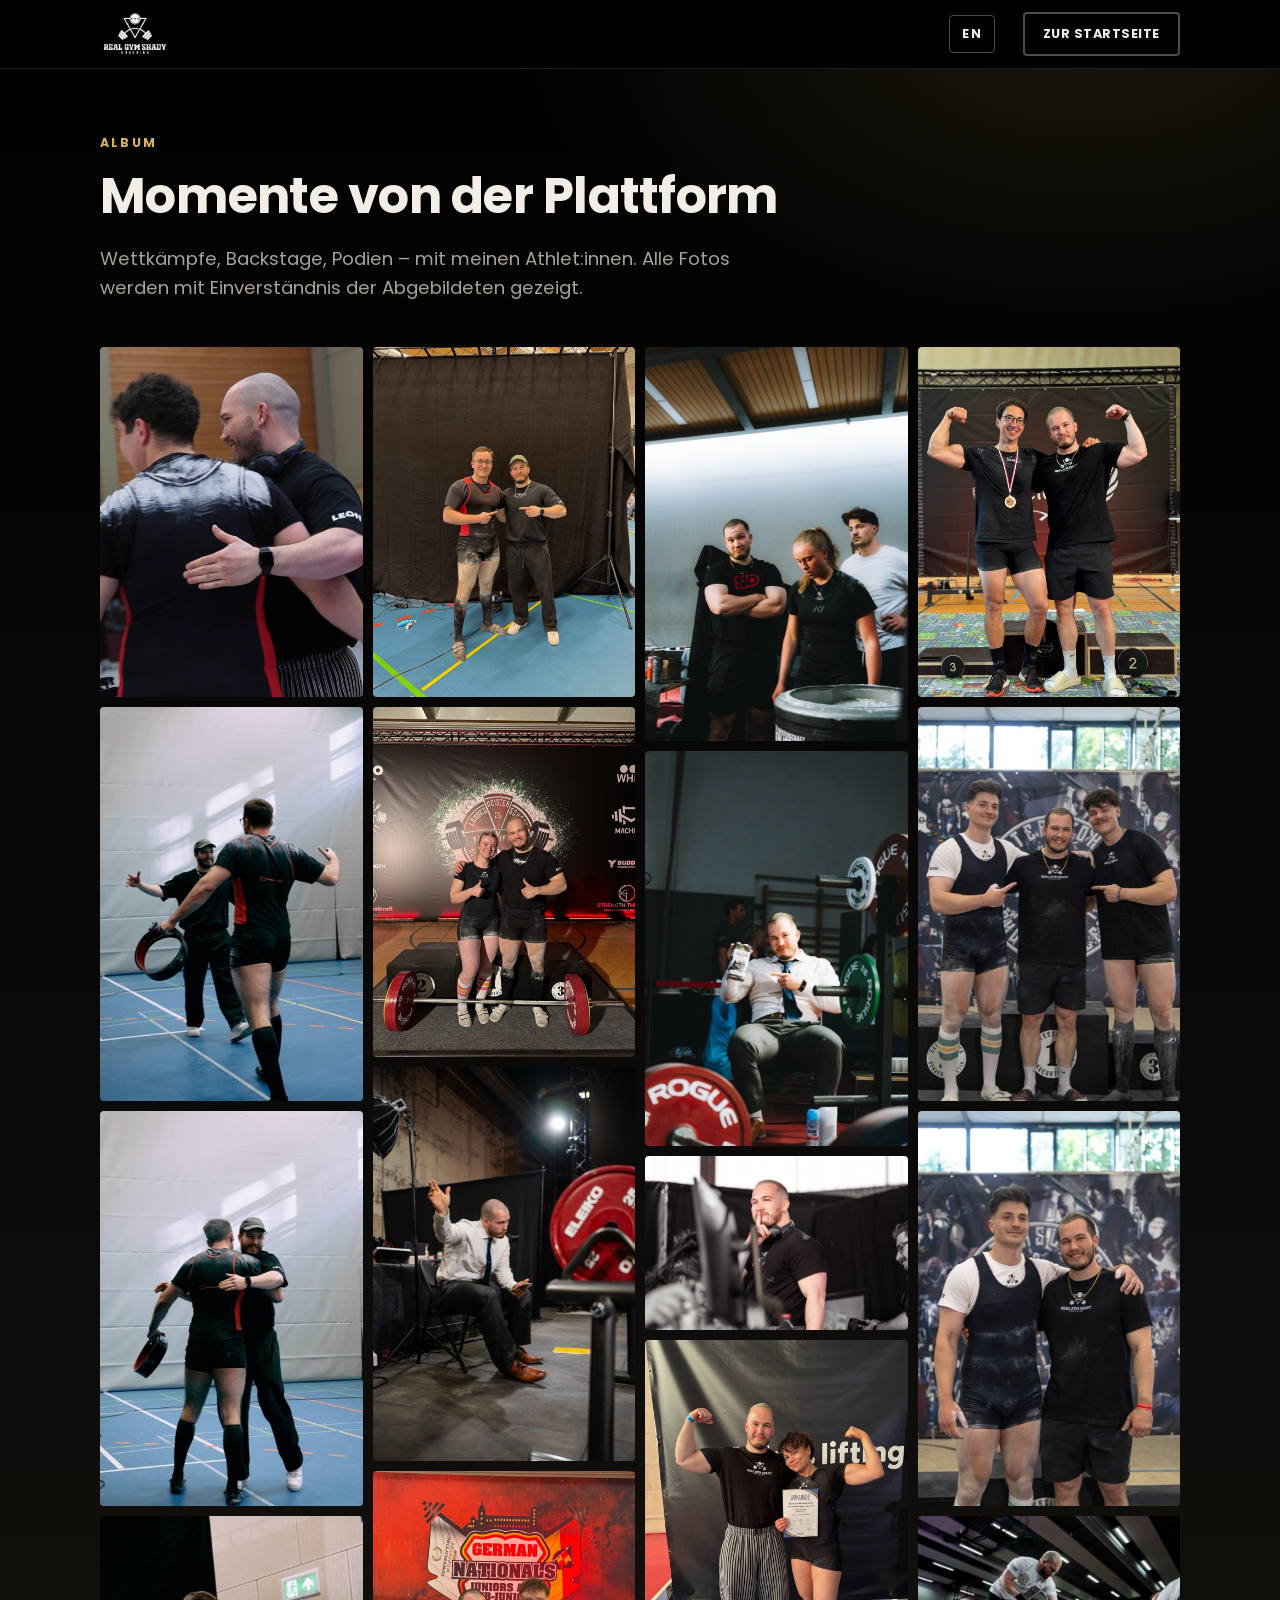
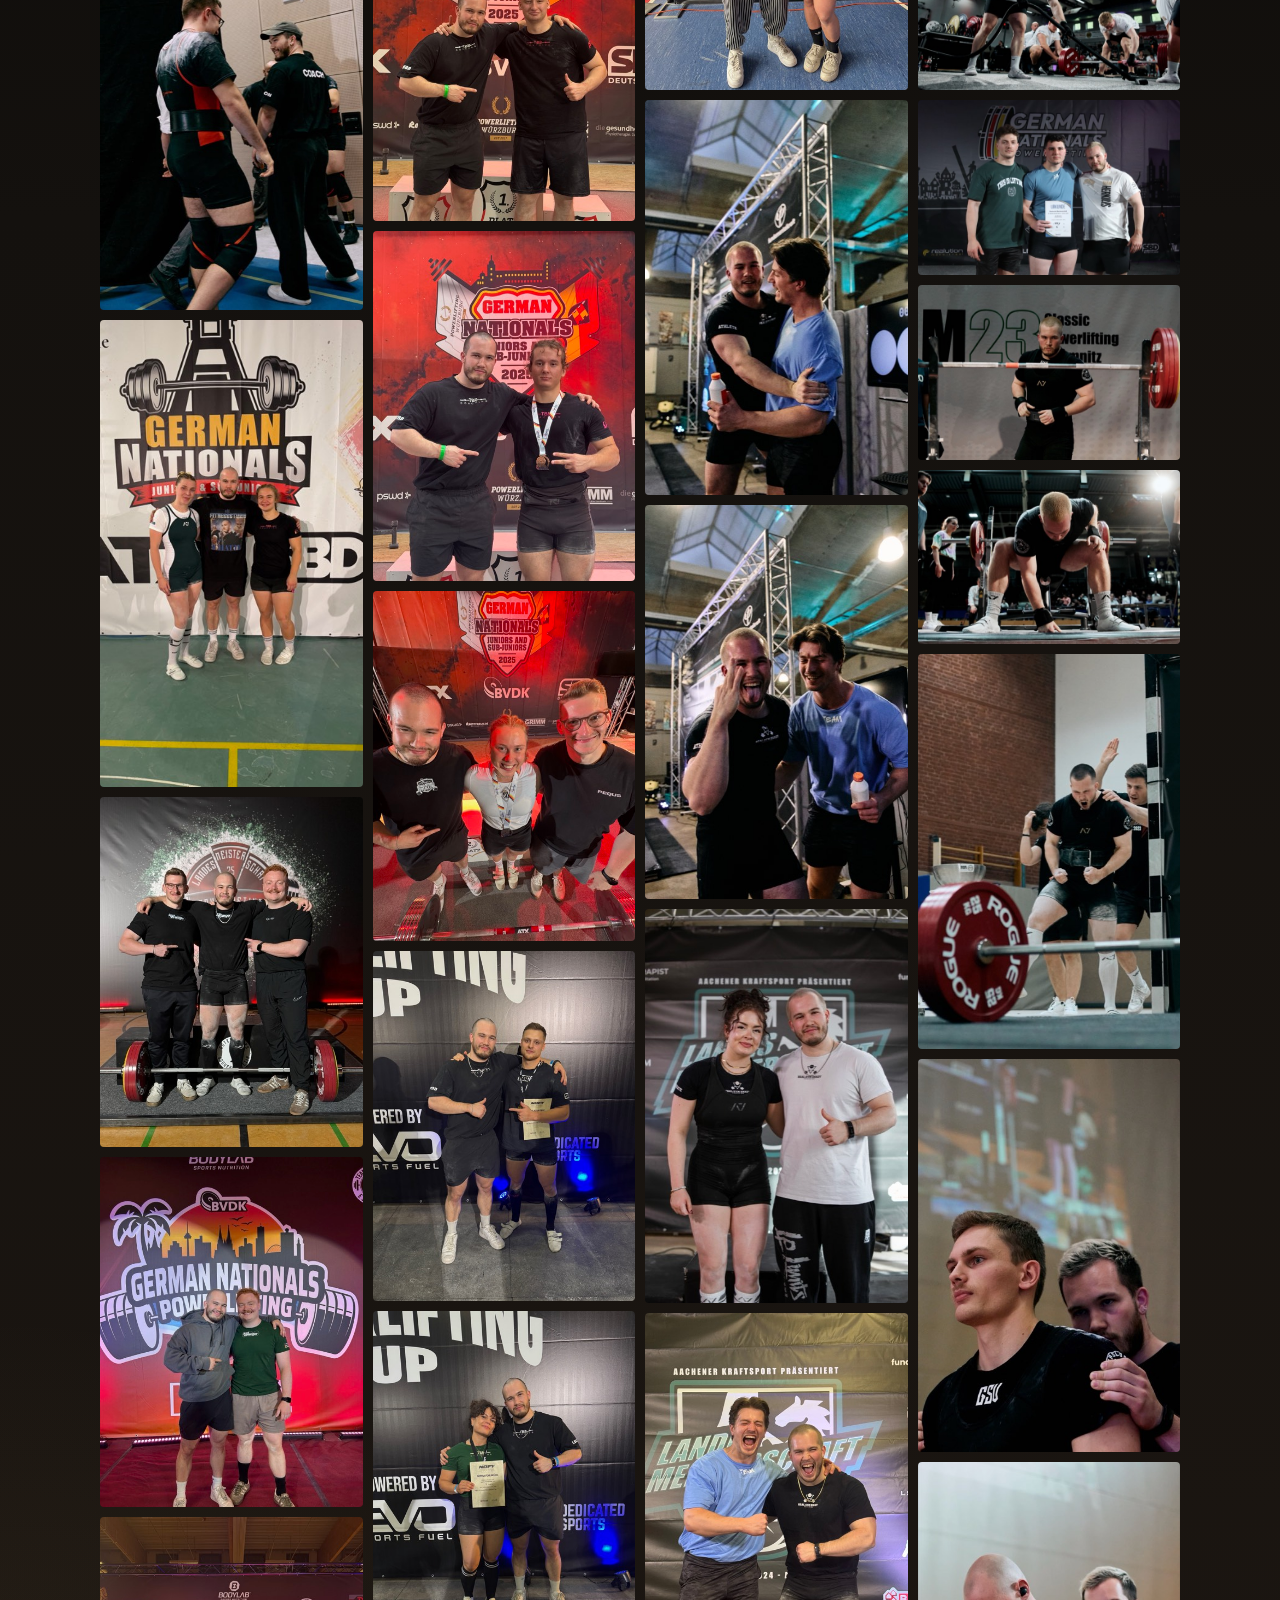
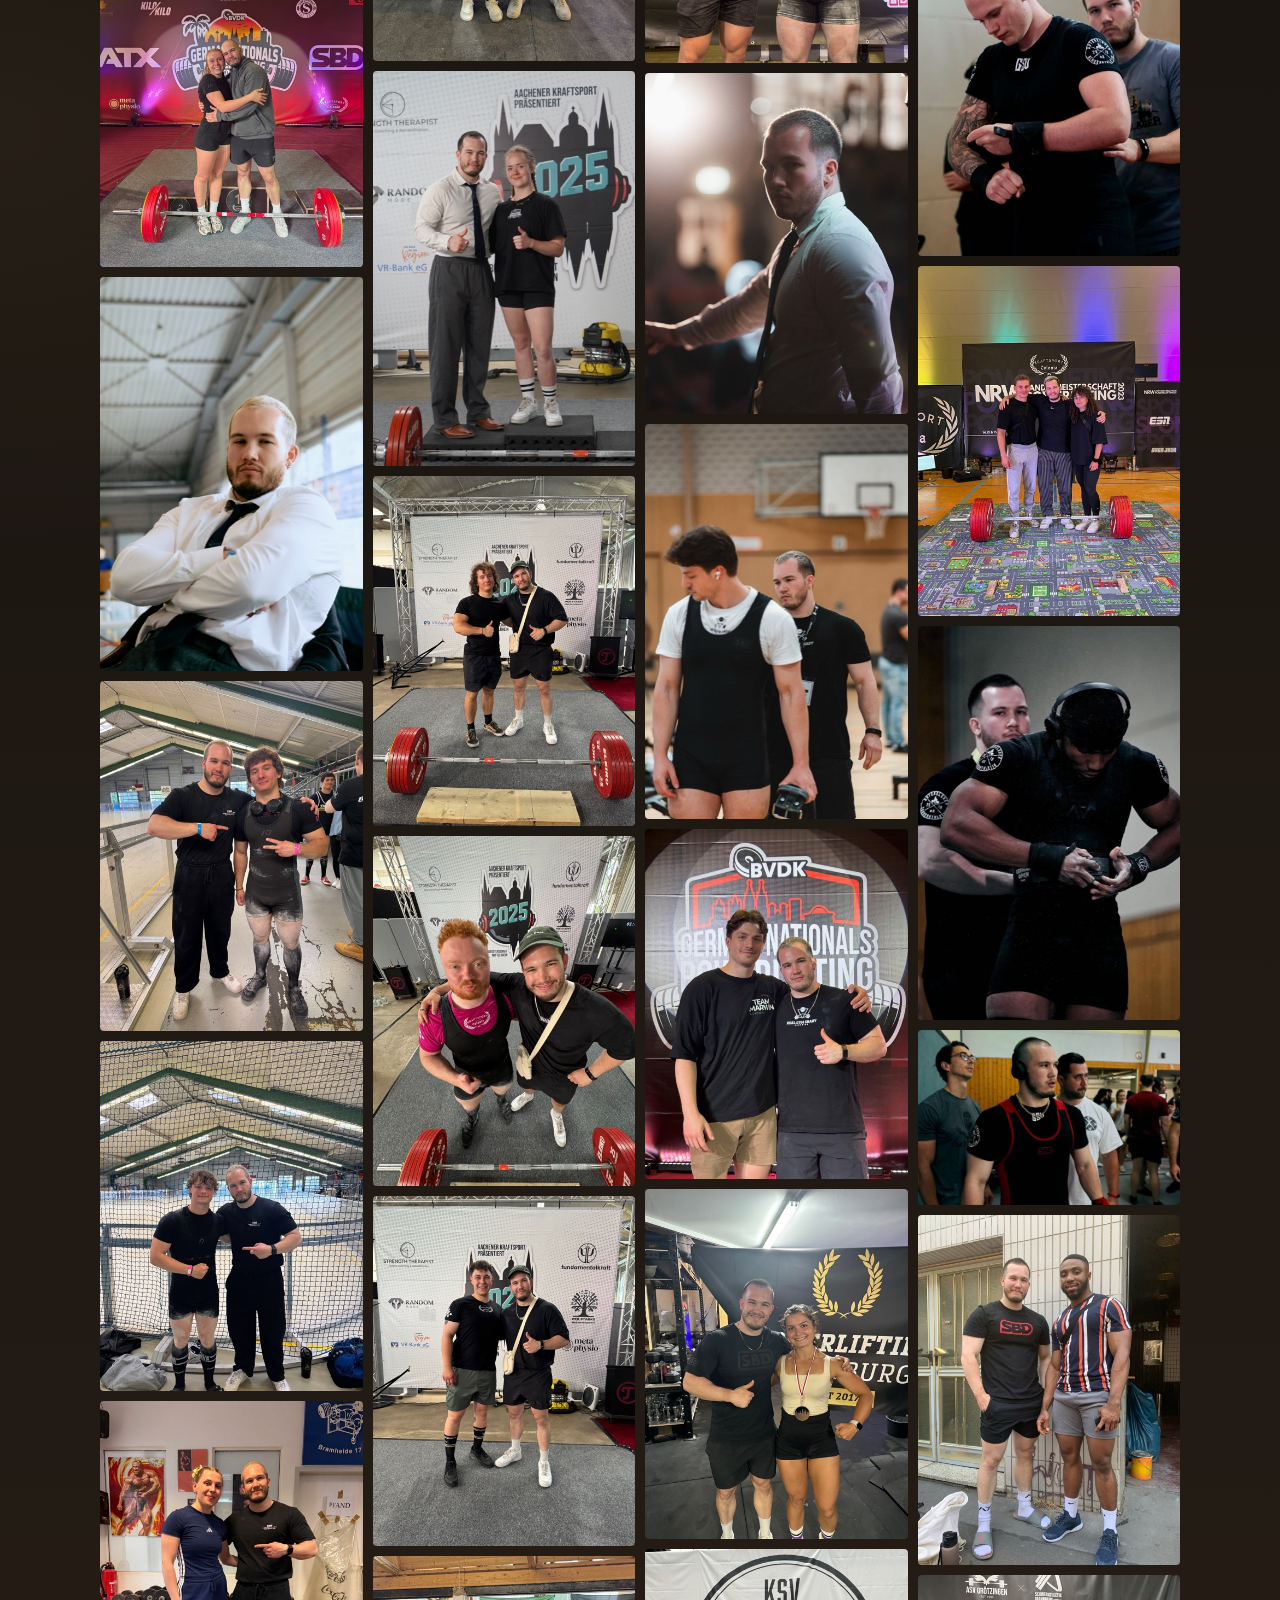
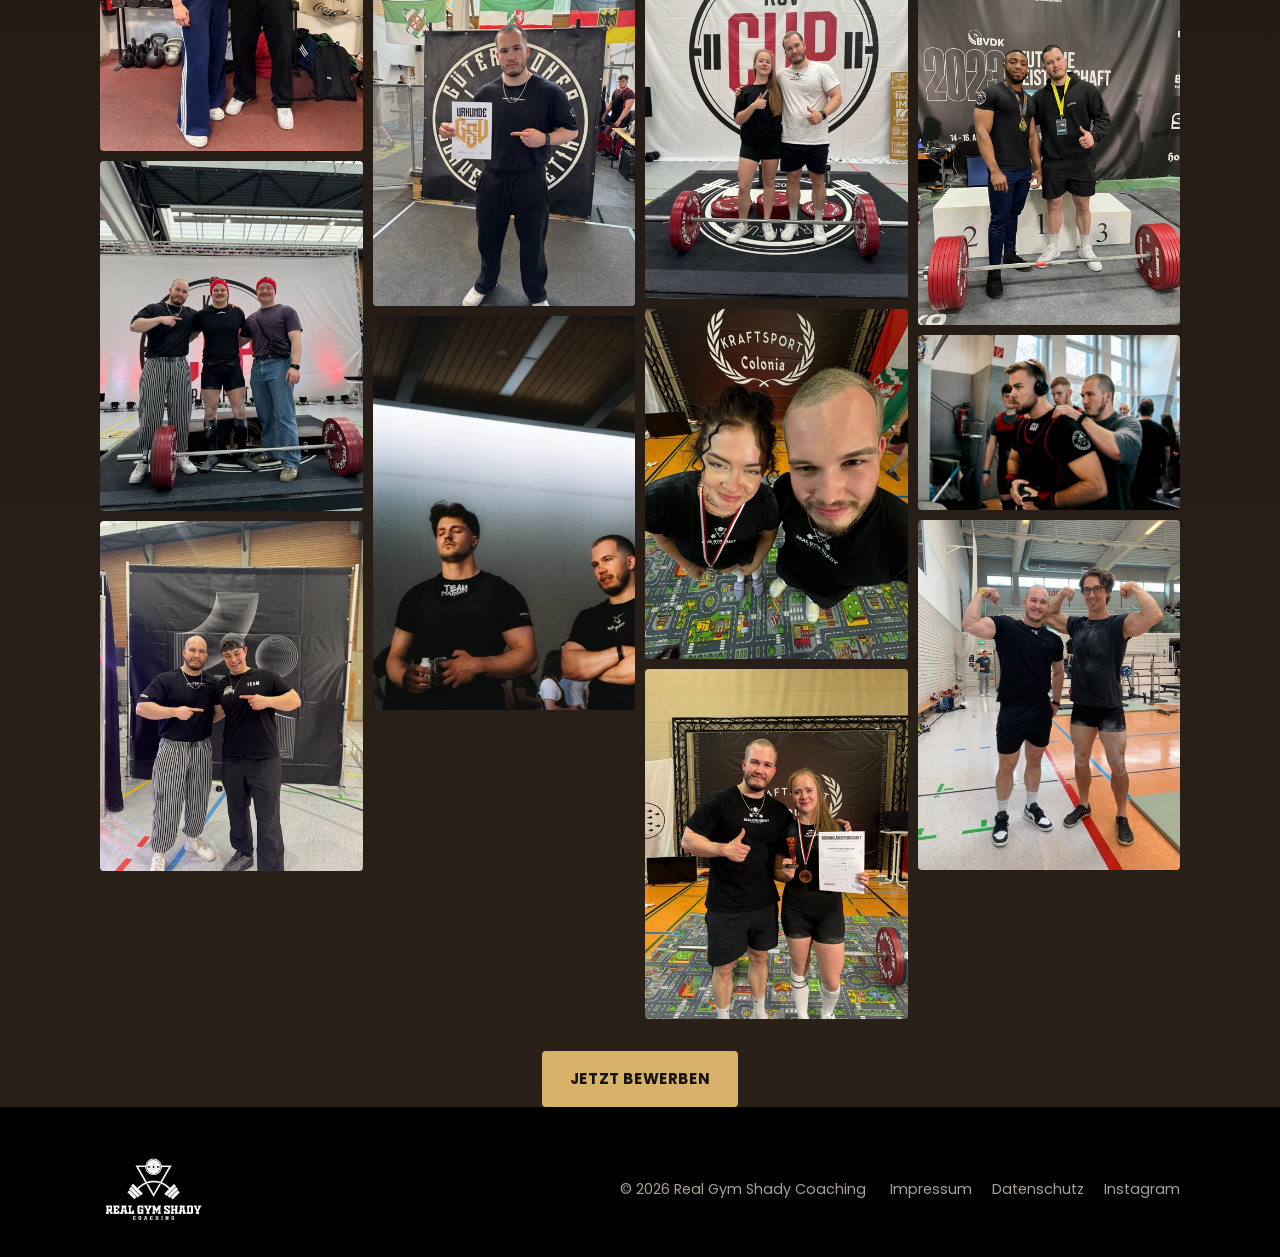
==== album.html @ a9a98dcb "Initial website: Real Gym Shady Coaching Co-Authored-By: Claude Sonnet 5.5 <noreply@anthropic.com>" ====
<!doctype html>
<html lang="de">
<head>
<meta charset="utf-8">
<meta name="viewport" content="width=device-width, initial-scale=1">
<title>Album – Wettkampf-Fotos | Real Gym Shady Coaching</title>
<meta name="description" content="Fotos von Powerlifting-Wettkämpfen, Podien und Backstage-Momenten – Leon Trillmich und seine Athlet:innen von Real Gym Shady Coaching.">
<link rel="canonical" href="https://rgscoaching.github.io/album.html">
<link rel="stylesheet" href="style.css">
</head>
<body>
<header class="site"><div class="wrap"><a href="index.html"><img class="logo" src="img/logo-light.png" alt="Real Gym Shady Coaching"></a><nav><ul><li class="keep"><button type="button" class="lang" aria-label="Switch to English">EN</button></li>
        <li class="keep"><a class="btn ghost" href="index.html">Zur Startseite</a></li></ul></nav></div></header>
<main class="wrap">
  <div class="page-head">
    <span class="eyebrow">Album</span>
    <h1 style="font-size:clamp(2rem,5vw,3.1rem);margin-bottom:20px">Momente von der Plattform</h1>
    <p class="lead">Wettkämpfe, Backstage, Podien – mit meinen Athlet:innen. Alle Fotos werden mit Einverständnis der Abgebildeten gezeigt.</p>
  </div>
  <div class="gallery">
    <a href="img/gallery/61.jpg" data-lb><img src="img/gallery/t/61.jpg" width="480" height="640" alt="Athlet:innen und Coach Leon beim Wettkampf" loading="lazy"></a>
    <a href="img/gallery/60.jpg" data-lb><img src="img/gallery/t/60.jpg" width="426" height="640" alt="Athlet:innen und Coach Leon beim Wettkampf" loading="lazy"></a>
    <a href="img/gallery/59.jpg" data-lb><img src="img/gallery/t/59.jpg" width="426" height="640" alt="Athlet:innen und Coach Leon beim Wettkampf" loading="lazy"></a>
    <a href="img/gallery/58.jpg" data-lb><img src="img/gallery/t/58.jpg" width="426" height="640" alt="Athlet:innen und Coach Leon beim Wettkampf" loading="lazy"></a>
    <a href="img/gallery/57.jpg" data-lb><img src="img/gallery/t/57.jpg" width="360" height="640" alt="Athlet:innen und Coach Leon beim Wettkampf" loading="lazy"></a>
    <a href="img/gallery/56.jpg" data-lb><img src="img/gallery/t/56.jpg" width="480" height="640" alt="Athlet:innen und Coach Leon beim Wettkampf" loading="lazy"></a>
    <a href="img/gallery/55.jpg" data-lb><img src="img/gallery/t/55.jpg" width="480" height="640" alt="Athlet:innen und Coach Leon beim Wettkampf" loading="lazy"></a>
    <a href="img/gallery/54.jpg" data-lb><img src="img/gallery/t/54.jpg" width="480" height="640" alt="Athlet:innen und Coach Leon beim Wettkampf" loading="lazy"></a>
    <a href="img/gallery/53.jpg" data-lb><img src="img/gallery/t/53.jpg" width="426" height="640" alt="Athlet:innen und Coach Leon beim Wettkampf" loading="lazy"></a>
    <a href="img/gallery/52.jpg" data-lb><img src="img/gallery/t/52.jpg" width="480" height="640" alt="Athlet:innen und Coach Leon beim Wettkampf" loading="lazy"></a>
    <a href="img/gallery/51.jpg" data-lb><img src="img/gallery/t/51.jpg" width="480" height="640" alt="Athlet:innen und Coach Leon beim Wettkampf" loading="lazy"></a>
    <a href="img/gallery/50.jpg" data-lb><img src="img/gallery/t/50.jpg" width="480" height="640" alt="Athlet:innen und Coach Leon beim Wettkampf" loading="lazy"></a>
    <a href="img/gallery/49.jpg" data-lb><img src="img/gallery/t/49.jpg" width="480" height="640" alt="Athlet:innen und Coach Leon beim Wettkampf" loading="lazy"></a>
    <a href="img/gallery/48.jpg" data-lb><img src="img/gallery/t/48.jpg" width="480" height="640" alt="Athlet:innen und Coach Leon beim Wettkampf" loading="lazy"></a>
    <a href="img/gallery/47.jpg" data-lb><img src="img/gallery/t/47.jpg" width="480" height="640" alt="Athlet:innen und Coach Leon beim Wettkampf" loading="lazy"></a>
    <a href="img/gallery/45.jpg" data-lb><img src="img/gallery/t/45.jpg" width="480" height="640" alt="Athlet:innen und Coach Leon beim Wettkampf" loading="lazy"></a>
    <a href="img/gallery/44.jpg" data-lb><img src="img/gallery/t/44.jpg" width="426" height="640" alt="Athlet:innen und Coach Leon beim Wettkampf" loading="lazy"></a>
    <a href="img/gallery/43.jpg" data-lb><img src="img/gallery/t/43.jpg" width="480" height="640" alt="Athlet:innen und Coach Leon beim Wettkampf" loading="lazy"></a>
    <a href="img/gallery/42.jpg" data-lb><img src="img/gallery/t/42.jpg" width="480" height="640" alt="Athlet:innen und Coach Leon beim Wettkampf" loading="lazy"></a>
    <a href="img/gallery/41.jpg" data-lb><img src="img/gallery/t/41.jpg" width="480" height="640" alt="Athlet:innen und Coach Leon beim Wettkampf" loading="lazy"></a>
    <a href="img/gallery/40.jpg" data-lb><img src="img/gallery/t/40.jpg" width="480" height="640" alt="Athlet:innen und Coach Leon beim Wettkampf" loading="lazy"></a>
    <a href="img/gallery/39.jpg" data-lb><img src="img/gallery/t/39.jpg" width="480" height="640" alt="Athlet:innen und Coach Leon beim Wettkampf" loading="lazy"></a>
    <a href="img/gallery/38.jpg" data-lb><img src="img/gallery/t/38.jpg" width="426" height="640" alt="Athlet:innen und Coach Leon beim Wettkampf" loading="lazy"></a>
    <a href="img/gallery/37.jpg" data-lb><img src="img/gallery/t/37.jpg" width="480" height="640" alt="Athlet:innen und Coach Leon beim Wettkampf" loading="lazy"></a>
    <a href="img/gallery/36.jpg" data-lb><img src="img/gallery/t/36.jpg" width="480" height="640" alt="Athlet:innen und Coach Leon beim Wettkampf" loading="lazy"></a>
    <a href="img/gallery/35.jpg" data-lb><img src="img/gallery/t/35.jpg" width="480" height="640" alt="Athlet:innen und Coach Leon beim Wettkampf" loading="lazy"></a>
    <a href="img/gallery/34.jpg" data-lb><img src="img/gallery/t/34.jpg" width="480" height="640" alt="Athlet:innen und Coach Leon beim Wettkampf" loading="lazy"></a>
    <a href="img/gallery/33.jpg" data-lb><img src="img/gallery/t/33.jpg" width="426" height="640" alt="Athlet:innen und Coach Leon beim Wettkampf" loading="lazy"></a>
    <a href="img/gallery/32.jpg" data-lb><img src="img/gallery/t/32.jpg" width="426" height="640" alt="Athlet:innen und Coach Leon beim Wettkampf" loading="lazy"></a>
    <a href="img/gallery/31.jpg" data-lb><img src="img/gallery/t/31.jpg" width="426" height="640" alt="Athlet:innen und Coach Leon beim Wettkampf" loading="lazy"></a>
    <a href="img/gallery/30.jpg" data-lb><img src="img/gallery/t/30.jpg" width="640" height="426" alt="Athlet:innen und Coach Leon beim Wettkampf" loading="lazy"></a>
    <a href="img/gallery/29.jpg" data-lb><img src="img/gallery/t/29.jpg" width="480" height="640" alt="Athlet:innen und Coach Leon beim Wettkampf" loading="lazy"></a>
    <a href="img/gallery/28.jpg" data-lb><img src="img/gallery/t/28.jpg" width="426" height="640" alt="Athlet:innen und Coach Leon beim Wettkampf" loading="lazy"></a>
    <a href="img/gallery/27.jpg" data-lb><img src="img/gallery/t/27.jpg" width="426" height="640" alt="Athlet:innen und Coach Leon beim Wettkampf" loading="lazy"></a>
    <a href="img/gallery/26.jpg" data-lb><img src="img/gallery/t/26.jpg" width="426" height="640" alt="Athlet:innen und Coach Leon beim Wettkampf" loading="lazy"></a>
    <a href="img/gallery/25.jpg" data-lb><img src="img/gallery/t/25.jpg" width="480" height="640" alt="Athlet:innen und Coach Leon beim Wettkampf" loading="lazy"></a>
    <a href="img/gallery/24.jpg" data-lb><img src="img/gallery/t/24.jpg" width="493" height="640" alt="Athlet:innen und Coach Leon beim Wettkampf" loading="lazy"></a>
    <a href="img/gallery/23.jpg" data-lb><img src="img/gallery/t/23.jpg" width="426" height="640" alt="Athlet:innen und Coach Leon beim Wettkampf" loading="lazy"></a>
    <a href="img/gallery/22.jpg" data-lb><img src="img/gallery/t/22.jpg" width="480" height="640" alt="Athlet:innen und Coach Leon beim Wettkampf" loading="lazy"></a>
    <a href="img/gallery/21.jpg" data-lb><img src="img/gallery/t/21.jpg" width="480" height="640" alt="Athlet:innen und Coach Leon beim Wettkampf" loading="lazy"></a>
    <a href="img/gallery/20.jpg" data-lb><img src="img/gallery/t/20.jpg" width="480" height="640" alt="Athlet:innen und Coach Leon beim Wettkampf" loading="lazy"></a>
    <a href="img/gallery/19.jpg" data-lb><img src="img/gallery/t/19.jpg" width="480" height="640" alt="Athlet:innen und Coach Leon beim Wettkampf" loading="lazy"></a>
    <a href="img/gallery/18.jpg" data-lb><img src="img/gallery/t/18.jpg" width="480" height="640" alt="Athlet:innen und Coach Leon beim Wettkampf" loading="lazy"></a>
    <a href="img/gallery/17.jpg" data-lb><img src="img/gallery/t/17.jpg" width="480" height="640" alt="Athlet:innen und Coach Leon beim Wettkampf" loading="lazy"></a>
    <a href="img/gallery/16.jpg" data-lb><img src="img/gallery/t/16.jpg" width="426" height="640" alt="Athlet:innen und Coach Leon beim Wettkampf" loading="lazy"></a>
    <a href="img/gallery/15.jpg" data-lb><img src="img/gallery/t/15.jpg" width="426" height="640" alt="Athlet:innen und Coach Leon beim Wettkampf" loading="lazy"></a>
    <a href="img/gallery/14.jpg" data-lb><img src="img/gallery/t/14.jpg" width="640" height="426" alt="Athlet:innen und Coach Leon beim Wettkampf" loading="lazy"></a>
    <a href="img/gallery/13.jpg" data-lb><img src="img/gallery/t/13.jpg" width="640" height="426" alt="Athlet:innen und Coach Leon beim Wettkampf" loading="lazy"></a>
    <a href="img/gallery/12.jpg" data-lb><img src="img/gallery/t/12.jpg" width="640" height="426" alt="Athlet:innen und Coach Leon beim Wettkampf" loading="lazy"></a>
    <a href="img/gallery/11.jpg" data-lb><img src="img/gallery/t/11.jpg" width="640" height="426" alt="Athlet:innen und Coach Leon beim Wettkampf" loading="lazy"></a>
    <a href="img/gallery/10.jpg" data-lb><img src="img/gallery/t/10.jpg" width="426" height="640" alt="Athlet:innen und Coach Leon beim Wettkampf" loading="lazy"></a>
    <a href="img/gallery/09.jpg" data-lb><img src="img/gallery/t/09.jpg" width="427" height="640" alt="Athlet:innen und Coach Leon beim Wettkampf" loading="lazy"></a>
    <a href="img/gallery/08.jpg" data-lb><img src="img/gallery/t/08.jpg" width="427" height="640" alt="Athlet:innen und Coach Leon beim Wettkampf" loading="lazy"></a>
    <a href="img/gallery/07.jpg" data-lb><img src="img/gallery/t/07.jpg" width="480" height="640" alt="Athlet:innen und Coach Leon beim Wettkampf" loading="lazy"></a>
    <a href="img/gallery/06.jpg" data-lb><img src="img/gallery/t/06.jpg" width="426" height="640" alt="Athlet:innen und Coach Leon beim Wettkampf" loading="lazy"></a>
    <a href="img/gallery/05.jpg" data-lb><img src="img/gallery/t/05.jpg" width="640" height="427" alt="Athlet:innen und Coach Leon beim Wettkampf" loading="lazy"></a>
    <a href="img/gallery/04.jpg" data-lb><img src="img/gallery/t/04.jpg" width="480" height="640" alt="Athlet:innen und Coach Leon beim Wettkampf" loading="lazy"></a>
    <a href="img/gallery/03.jpg" data-lb><img src="img/gallery/t/03.jpg" width="480" height="640" alt="Athlet:innen und Coach Leon beim Wettkampf" loading="lazy"></a>
    <a href="img/gallery/02.jpg" data-lb><img src="img/gallery/t/02.jpg" width="640" height="426" alt="Athlet:innen und Coach Leon beim Wettkampf" loading="lazy"></a>
    <a href="img/gallery/01.jpg" data-lb><img src="img/gallery/t/01.jpg" width="480" height="640" alt="Athlet:innen und Coach Leon beim Wettkampf" loading="lazy"></a>
  </div>
  <p class="album-more"><a class="btn" href="https://forms.gle/FKXBbiGxxb7CNvzV6" rel="noopener">Jetzt bewerben</a></p>
</main>
<footer><div class="wrap"><img src="img/logo-light.png" alt="Real Gym Shady Coaching"><div>© 2026 Real Gym Shady Coaching <a href="impressum.html">Impressum</a><a href="datenschutz.html">Datenschutz</a><a href="https://www.instagram.com/thereal_gymshady/" rel="noopener">Instagram</a></div></div></footer>
<script src="lightbox.js"></script>
<script src="i18n.js"></script>
</body>
</html>
---- style.css ----
@font-face { font-family: "Poppins"; font-style: normal; font-weight: 400; font-display: swap; src: url("fonts/poppins-400.woff2") format("woff2"); }
@font-face { font-family: "Poppins"; font-style: normal; font-weight: 500; font-display: swap; src: url("fonts/poppins-500.woff2") format("woff2"); }
@font-face { font-family: "Poppins"; font-style: normal; font-weight: 600; font-display: swap; src: url("fonts/poppins-600.woff2") format("woff2"); }
@font-face { font-family: "Poppins"; font-style: normal; font-weight: 700; font-display: swap; src: url("fonts/poppins-700.woff2") format("woff2"); }

:root {
  --bg: #0b0b0b;
  --bg-soft: rgba(255,255,255,.035);
  --ink: #f2eee7;
  --ink-soft: #a8a198;
  --line: rgba(255,255,255,.11);
  --dark: #0b0b0b;
  --on-dark: #f2eee7;
  --on-dark-soft: #a8a198;
  --accent: #d9b26a;
  --accent-hi: #ecd097;
  --accent-ink: #17130d;
  --radius: 4px;
  --max: 1120px;
  --head: "Poppins", -apple-system, BlinkMacSystemFont, "Segoe UI", Roboto, Helvetica, Arial, sans-serif;
  --body: "Poppins", -apple-system, BlinkMacSystemFont, "Segoe UI", Roboto, Helvetica, Arial, sans-serif;
}

* { box-sizing: border-box; margin: 0; padding: 0; }
html { scroll-behavior: smooth; }
body { font-family: var(--body); color: var(--ink); background: #0b0b0b; background-image: radial-gradient(900px 520px at 85% 0, rgba(217,178,106,.13), transparent 65%), radial-gradient(800px 600px at 0 55%, rgba(217,178,106,.06), transparent 70%), linear-gradient(180deg, #000 0, #14110e 30%, #1d1712 62%, #2b2118 100%); line-height: 1.6; font-size: 17px; -webkit-font-smoothing: antialiased; }
img { max-width: 100%; display: block; }
a { color: inherit; }

.wrap { width: 100%; max-width: var(--max); margin: 0 auto; padding: 0 20px; }
section { padding: 88px 0; }
h1, h2, h3 { font-family: var(--head); letter-spacing: -.015em; line-height: 1.15; font-weight: 700; }
h2 { font-size: clamp(1.7rem, 4.4vw, 2.7rem); margin-bottom: 20px; }
h3 { font-size: 1.1rem; margin-bottom: 8px; }
.eyebrow { font-size: .78rem; letter-spacing: .18em; text-transform: uppercase; color: var(--accent); font-weight: 700; margin-bottom: 14px; display: block; }
.lead { font-size: 1.15rem; color: var(--ink-soft); max-width: 640px; }
.lead a, .note a { color: var(--accent); }

/* header */
header.site { position: sticky; top: 0; z-index: 50; background: #000; border-bottom: 1px solid var(--line); }
header.site .wrap { display: flex; align-items: center; justify-content: space-between; height: 68px; }
header.site img.logo { height: 46px; width: auto; }
nav ul { list-style: none; display: flex; gap: 28px; align-items: center; }
nav a { text-decoration: none; font-size: .9rem; font-weight: 600; letter-spacing: .03em; }
nav a:hover { color: var(--accent); }
nav a.btn:hover { color: var(--accent-ink); }
.btn { font-family: var(--body); font-weight: 600; display: inline-block; background: var(--accent); color: var(--accent-ink) !important; padding: 14px 26px; border-radius: var(--radius); text-decoration: none; font-weight: 700; font-size: .95rem; letter-spacing: .04em; text-transform: uppercase; transition: background .15s, transform .15s; border: 2px solid var(--accent); }
.btn:hover { background: var(--accent-hi); border-color: var(--accent-hi); transform: translateY(-1px); }
.btn.ghost { background: transparent; color: var(--ink) !important; border-color: rgba(255,255,255,.3); }
.btn.ghost:hover { background: var(--ink); color: #111 !important; border-color: var(--ink); }
.btn.on-dark { }
.btn.on-dark:hover { }
nav .btn { padding: 10px 18px; font-size: .8rem; }

/* hero */
.hero { background: transparent; color: var(--on-dark); padding: 0; overflow: hidden; }
.hero .wrap { display: grid; grid-template-columns: 1.1fr .9fr; gap: 48px; align-items: stretch; min-height: 640px; }
.hero-text { padding: 90px 0; display: flex; flex-direction: column; justify-content: center; }
.hero h1 { font-size: clamp(2.2rem, 5.6vw, 4rem); margin-bottom: 22px; }
.hero h1 span { color: var(--accent); }
.hero p { color: var(--on-dark-soft); font-size: 1.15rem; max-width: 520px; margin-bottom: 32px; }
.hero .cta-row { display: flex; gap: 14px; flex-wrap: wrap; }
.hero-photo { position: relative; }
.hero-photo img { position: absolute; inset: 0; width: 100%; height: 100%; object-fit: cover; object-position: 55% 40%; filter: grayscale(.15) contrast(1.05); }

/* stats */
.stats { background: var(--bg-soft); padding: 40px 0; border-bottom: 1px solid var(--line); }
.stats .wrap { display: grid; grid-template-columns: repeat(4, 1fr); gap: 24px; text-align: center; }
.stat b { font-family: var(--head); font-weight: 700; font-size: 2.2rem; display: block; line-height: 1.1; margin-bottom: 6px; }
.stat span { font-size: .82rem; letter-spacing: .1em; text-transform: uppercase; color: var(--ink-soft); }

/* two cols */
.cols { display: grid; grid-template-columns: repeat(2, 1fr); gap: 28px; margin-top: 40px; }
.card { border: 1px solid var(--line); border-radius: var(--radius); padding: 32px; background: rgba(255,255,255,.035); }
.card ul { list-style: none; margin-top: 14px; }
.card li { padding: 6px 0 6px 22px; position: relative; color: var(--ink-soft); }
.card li::before { content: ""; position: absolute; left: 0; top: 15px; width: 10px; height: 2px; background: var(--accent); }

/* features */
.features { display: grid; grid-template-columns: repeat(3, 1fr); gap: 0; margin-top: 44px; border-top: 1px solid var(--line); border-left: 1px solid var(--line); }
.feature { padding: 28px; border-right: 1px solid var(--line); border-bottom: 1px solid var(--line); }
.feature .n { font-family: var(--head); font-size: 1rem; color: var(--accent); letter-spacing: .1em; }
.feature p { color: var(--ink-soft); font-size: .98rem; }

/* steps */
.steps { background: rgba(0,0,0,.3); color: var(--on-dark); border-top: 1px solid var(--line); border-bottom: 1px solid var(--line); }
.steps .lead { color: var(--on-dark-soft); }
.step-list { display: grid; grid-template-columns: repeat(4, 1fr); gap: 24px; margin-top: 44px; counter-reset: s; }
.step { border-top: 2px solid rgba(255,255,255,.14); padding-top: 18px; counter-increment: s; }
.step::before { content: "0" counter(s); font-family: var(--head); color: var(--accent); font-size: 1.1rem; font-weight: 800; }
.step h3 { margin-top: 6px; }
.step p { color: var(--on-dark-soft); font-size: .95rem; }

/* testimonials */
.tgrid { display: grid; grid-template-columns: repeat(2, 1fr); gap: 28px; align-items: start; margin-top: 44px; }
.quote { padding: 30px; background: var(--bg-soft); border-radius: var(--radius); }
.quote p { font-size: 1.02rem; margin-bottom: 14px; }
.quote p.big { font-size: 1.15rem; font-weight: 600; line-height: 1.45; }
.quote cite { color: var(--accent); font-style: normal; font-size: .85rem; font-weight: 700; letter-spacing: .06em; text-transform: uppercase; }
.quote cite span { display: block; color: var(--ink-soft); font-weight: 500; text-transform: none; letter-spacing: 0; margin-top: 2px; }

/* about */
.about { background: var(--bg-soft); }
.about .wrap { display: grid; grid-template-columns: .85fr 1.15fr; gap: 64px; align-items: center; }
.about img { border-radius: var(--radius); aspect-ratio: 4/5; object-fit: cover; object-position: 50% 30%; width: 100%; }
.about p { margin-bottom: 16px; color: var(--ink-soft); }
.quals { list-style: none; margin: 24px 0 28px; }
.quals li { padding: 10px 0; border-bottom: 1px solid var(--line); font-weight: 600; font-size: .95rem; }
.quals li small { display: block; color: var(--ink-soft); font-weight: 400; }

/* results */
table { width: 100%; border-collapse: collapse; margin-top: 30px; font-size: .95rem; }
th, td { text-align: left; padding: 12px 10px; border-bottom: 1px solid var(--line); }
th { font-size: .75rem; text-transform: uppercase; letter-spacing: .1em; color: var(--ink-soft); }
td.num, th.num { text-align: right; font-variant-numeric: tabular-nums; }
tr.best td { font-weight: 800; }
.table-scroll { overflow-x: auto; }
.note { font-size: .85rem; color: var(--ink-soft); margin-top: 14px; }

/* pricing / faq */
.pricebox { border: 1px solid rgba(217,178,106,.45); background: rgba(255,255,255,.035); border-radius: var(--radius); padding: 40px; margin-top: 36px; display: grid; grid-template-columns: 1.3fr 1fr; gap: 40px; align-items: center; }
details { border-bottom: 1px solid var(--line); padding: 20px 0; }
summary { cursor: pointer; font-weight: 700; font-size: 1.05rem; list-style: none; display: flex; justify-content: space-between; gap: 16px; }
summary::after { content: "+"; font-size: 1.4rem; line-height: 1; color: var(--accent); }
details[open] summary::after { content: "–"; }
details p { margin-top: 12px; color: var(--ink-soft); max-width: 720px; }

/* cta */
.cta { background: rgba(0,0,0,.3); color: var(--on-dark); text-align: center; border-top: 1px solid var(--line); }
.cta p { color: var(--on-dark-soft); max-width: 560px; margin: 0 auto 32px; }
.cta .alt { margin-top: 22px; font-size: .95rem; }
.cta .alt a { color: var(--accent); }

footer { background: #000; color: var(--on-dark-soft); padding: 48px 0 32px; font-size: .9rem; }
footer .wrap { display: flex; justify-content: space-between; align-items: center; gap: 24px; flex-wrap: wrap; }
footer img { height: 70px; width: auto; }
footer a { color: var(--on-dark-soft); text-decoration: none; margin-left: 20px; }
footer a:hover { color: var(--accent); }

/* legal pages */
.legal { padding: 64px 0 96px; max-width: 760px; }
.legal h1 { font-size: 2.6rem; margin-bottom: 28px; }
.legal a { color: var(--accent); }
.legal h2 { font-size: 1.4rem; margin: 32px 0 10px; }
.legal p, .legal li { color: var(--ink-soft); margin-bottom: 10px; }
.legal ul { padding-left: 20px; }
.todo { background: #fff3cd; padding: 2px 6px; border-radius: 3px; color: #5c4400; }

@media (max-width: 860px) {
  section { padding: 64px 0; }
  nav ul li:not(.keep) { display: none; }
  nav ul { gap: 12px; }
  .hero .wrap { grid-template-columns: 1fr; min-height: 0; gap: 0; }
  .hero-text { padding: 56px 0 40px; }
  .hero-photo { height: 420px; margin: 0 -20px; }
  .stats .wrap { grid-template-columns: repeat(2, 1fr); }
  .cols, .about .wrap, .pricebox { grid-template-columns: 1fr; }
  .features { grid-template-columns: 1fr; }
  .step-list { grid-template-columns: 1fr 1fr; }
  .tgrid { grid-template-columns: 1fr; }
  .about .wrap { gap: 32px; }
  .pricebox { padding: 28px; gap: 24px; }
  footer .wrap { flex-direction: column; text-align: center; }
  footer a { margin: 0 10px; }
}
@media (max-width: 520px) {
  .step-list { grid-template-columns: 1fr; }
  body { font-size: 16px; }
}

/* album strip + gallery */
.album-grid { display: grid; grid-template-columns: repeat(4, 1fr); gap: 10px; margin-top: 40px; }
.album-grid a { display: block; overflow: hidden; border-radius: var(--radius); background: var(--bg-soft); aspect-ratio: 3/4; }
.album-grid img { width: 100%; height: 100%; object-fit: cover; transition: transform .4s; }
.album-grid a:hover img { transform: scale(1.04); }
.album-more { margin-top: 32px; text-align: center; }
.gallery { columns: 4 240px; column-gap: 10px; margin-top: 36px; }
.gallery a { display: block; margin-bottom: 10px; break-inside: avoid; border-radius: var(--radius); overflow: hidden; background: var(--bg-soft); }
.gallery img { width: 100%; height: auto; transition: transform .4s; }
.gallery a:hover img { transform: scale(1.03); }
.page-head { padding: 64px 0 8px; }
.lb { position: fixed; inset: 0; background: rgba(0,0,0,.93); z-index: 100; display: none; align-items: center; justify-content: center; }
.lb.open { display: flex; }
.lb img { max-width: 92vw; max-height: 88vh; object-fit: contain; }
.lb button { position: absolute; background: none; border: 0; color: #fff; font-size: 2.4rem; cursor: pointer; padding: 16px; line-height: 1; opacity: .8; }
.lb button:hover { opacity: 1; }
.lb .x { top: 8px; right: 12px; } .lb .p { left: 6px; top: 50%; } .lb .n { right: 6px; top: 50%; }
@media (max-width: 860px) { .album-grid { grid-template-columns: repeat(2, 1fr); } .gallery { columns: 2 150px; } }

/* hero photo fade + language toggle */
.hero-photo::after { content: ""; position: absolute; inset: 0; background: linear-gradient(90deg, #0b0b0b 0, rgba(11,11,11,0) 28%), linear-gradient(0deg, rgba(20,17,14,.55) 0, rgba(20,17,14,0) 30%); pointer-events: none; }
button.lang { background: transparent; border: 1px solid rgba(255,255,255,.3); color: var(--ink); font: 700 .78rem var(--body); letter-spacing: .1em; padding: 9px 12px; border-radius: var(--radius); cursor: pointer; }
button.lang:hover { border-color: var(--accent); color: var(--accent); }
.en-only { display: none; }
html[lang="en"] .en-only { display: block; }
@media (max-width: 860px) { .hero-photo::after { background: linear-gradient(180deg, #0b0b0b 0, rgba(11,11,11,0) 22%); } }

/* pricing */
.prices { display: grid; grid-template-columns: repeat(2, 1fr); gap: 24px; margin-top: 36px; }
.price { border: 1px solid rgba(217,178,106,.45); border-radius: var(--radius); padding: 34px; background: rgba(255,255,255,.035); }
.price h3 { color: var(--accent); font-size: .85rem; letter-spacing: .12em; text-transform: uppercase; font-weight: 600; }
.price .amount { font-family: var(--head); font-size: 3rem; font-weight: 700; line-height: 1.1; margin: 8px 0 12px; }
.price .amount small { font: 500 .95rem var(--body); color: var(--ink-soft); margin-left: 8px; }
.price p { color: var(--ink-soft); }
@media (max-width: 860px) { .prices { grid-template-columns: 1fr; } }
@media (min-width: 861px) and (max-width: 1100px) { nav ul { gap: 16px; } nav a { font-size: .82rem; } }
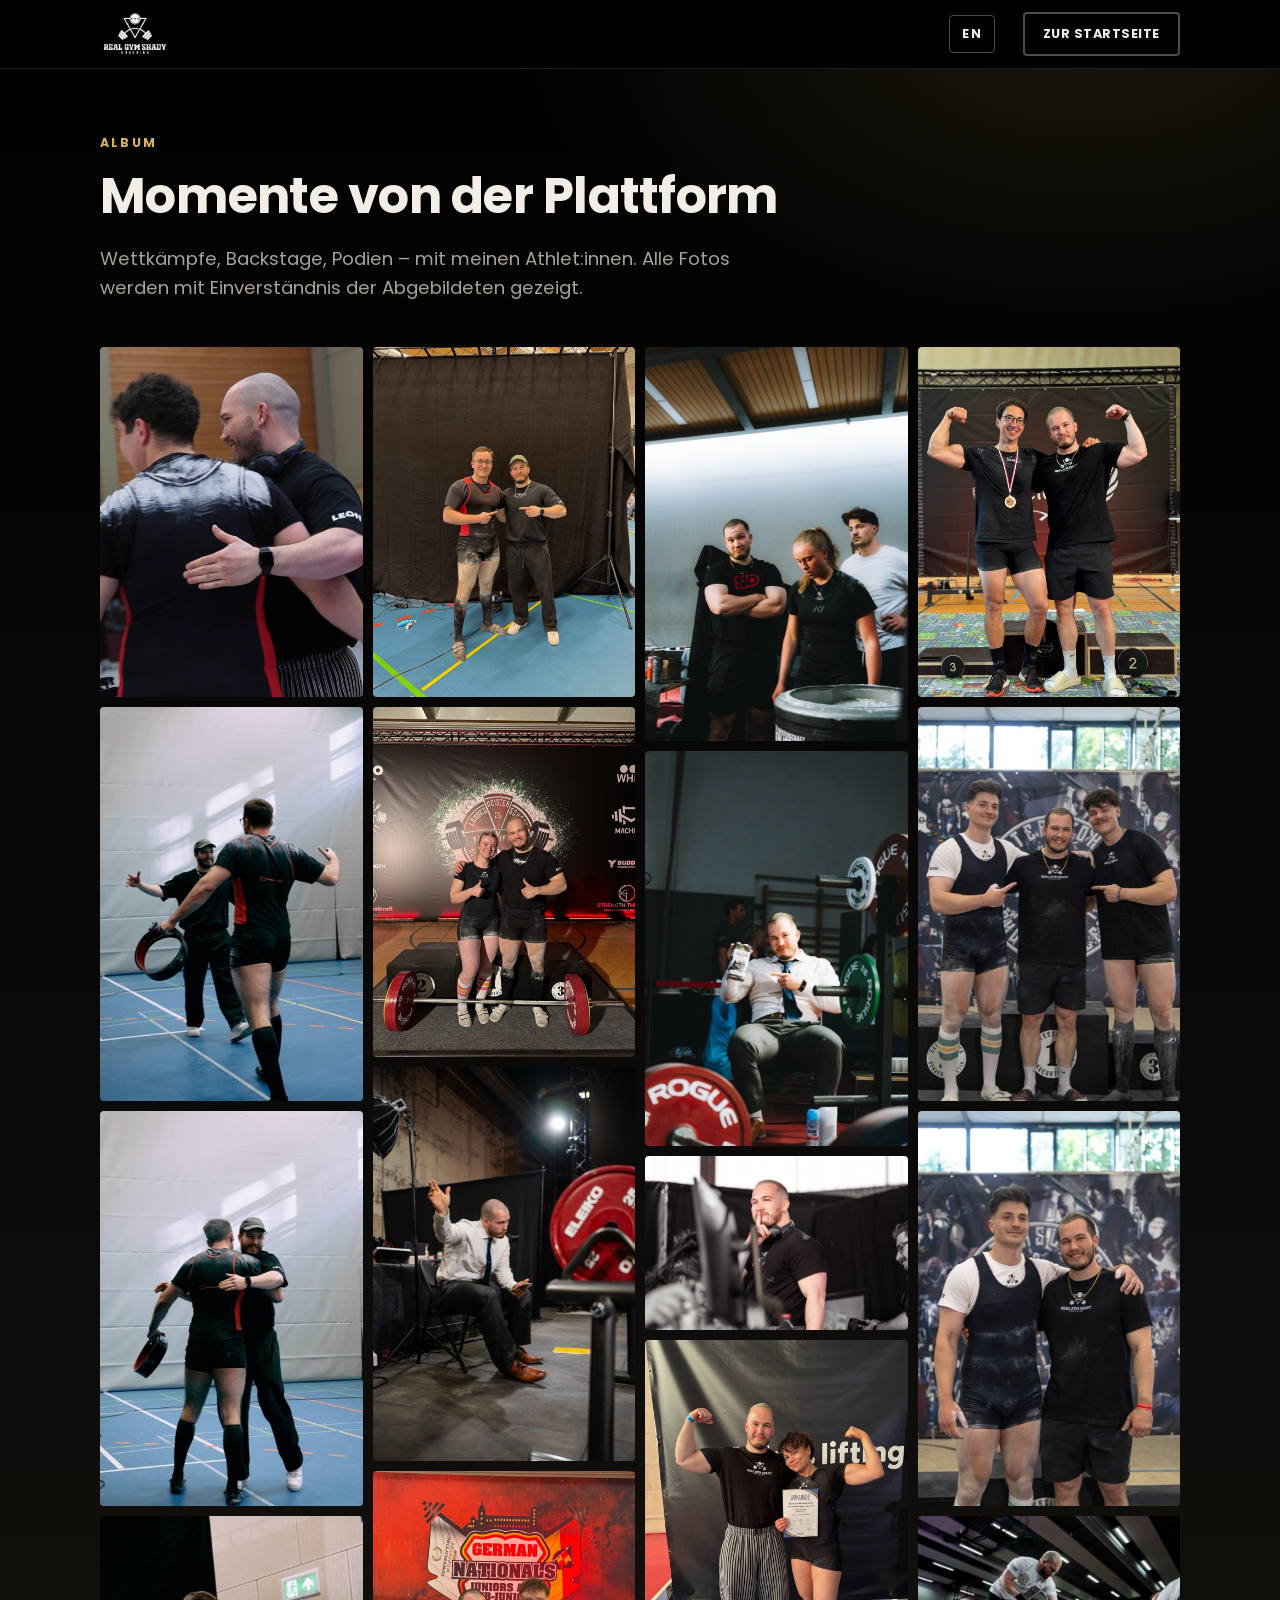
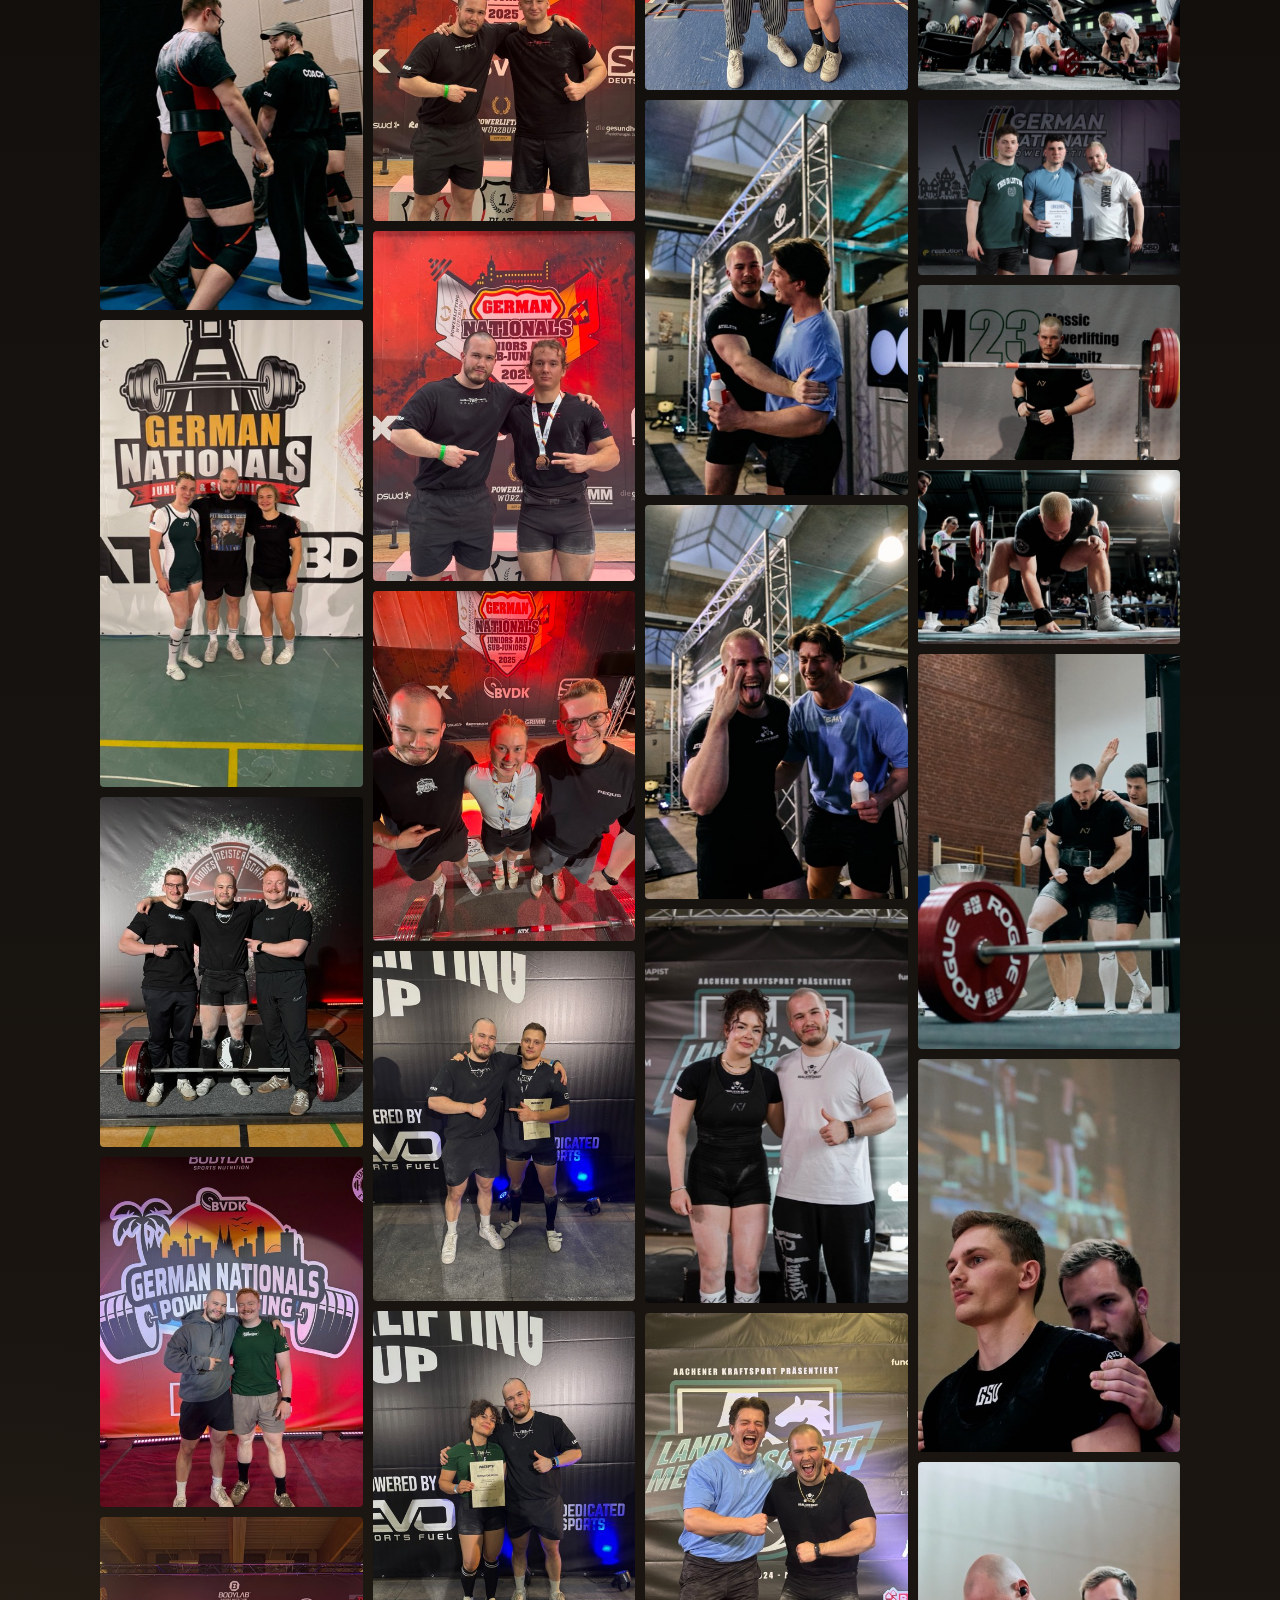
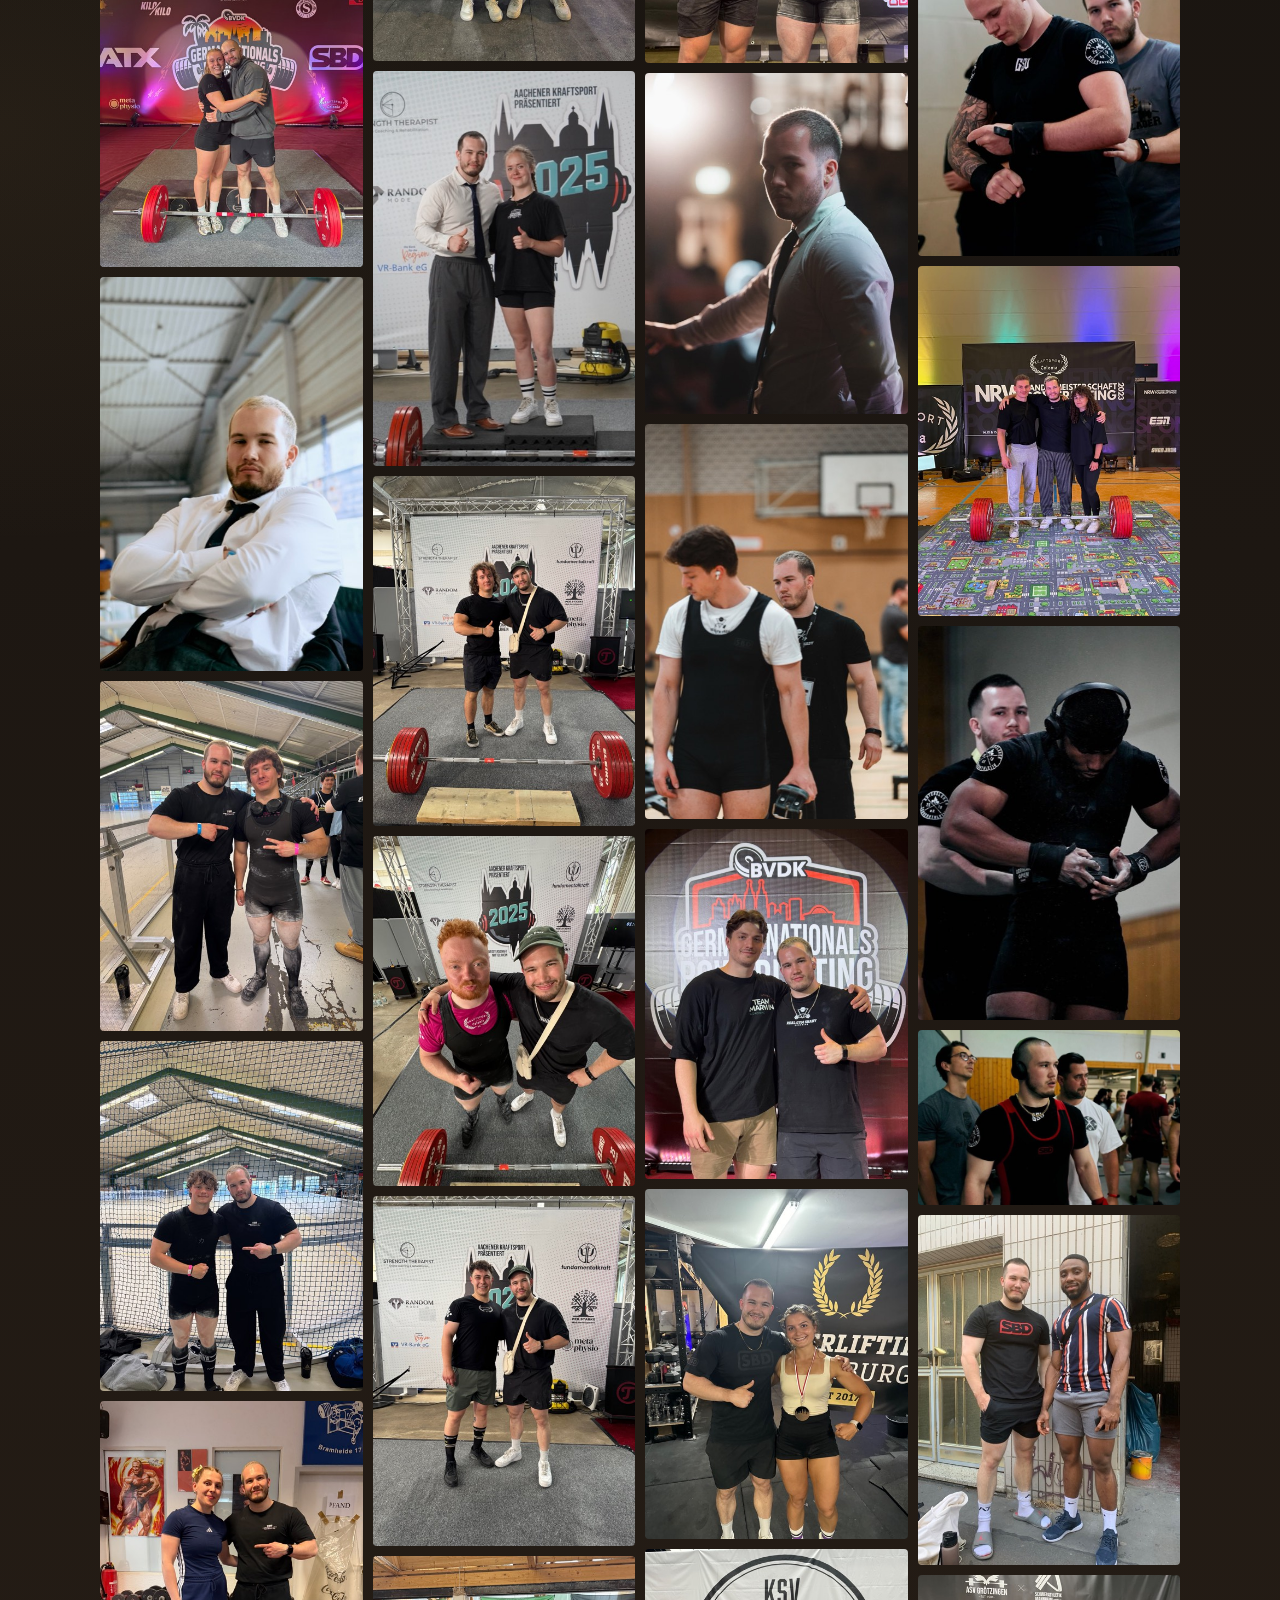
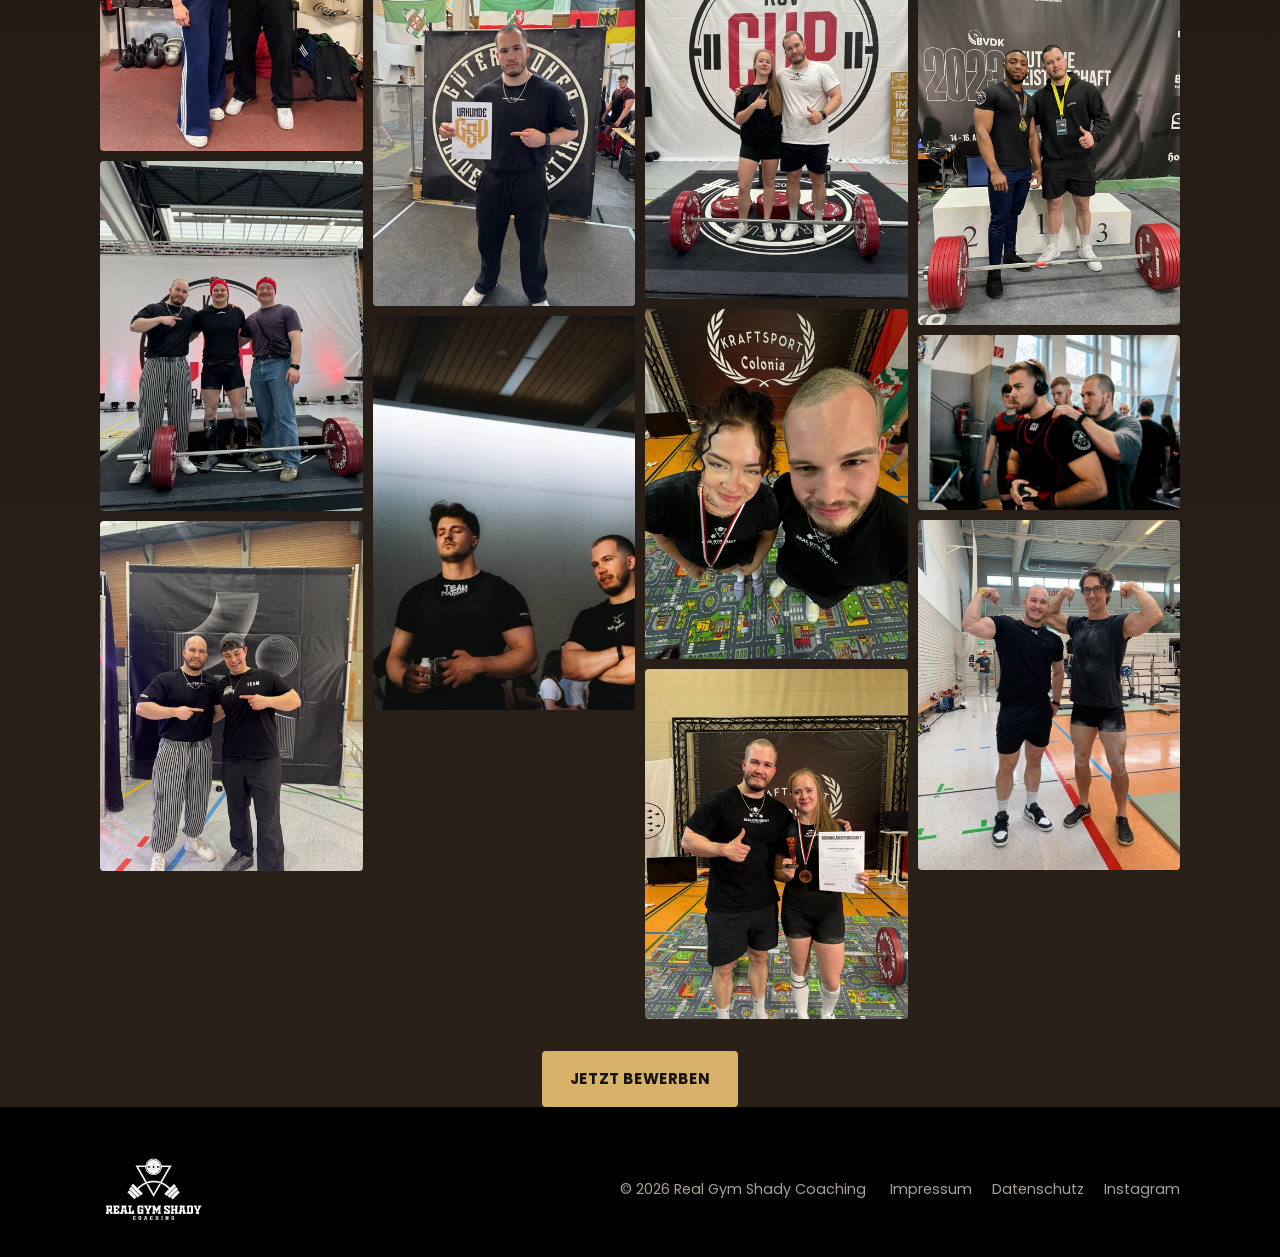
==== commit 81861f1e: "Eigene Domain realgymshady.de Co-Authored-By: Claude Sonnet 5.5 <noreply@anthropic.com>" ====
--- a/album.html
+++ b/album.html
@@ -5,7 +5,7 @@
 <meta name="viewport" content="width=device-width, initial-scale=1">
 <title>Album – Wettkampf-Fotos | Real Gym Shady Coaching</title>
 <meta name="description" content="Fotos von Powerlifting-Wettkämpfen, Podien und Backstage-Momenten – Leon Trillmich und seine Athlet:innen von Real Gym Shady Coaching.">
-<link rel="canonical" href="https://rgscoaching.github.io/album.html">
+<link rel="canonical" href="https://realgymshady.de/album.html">
 <link rel="stylesheet" href="style.css">
 </head>
 <body>
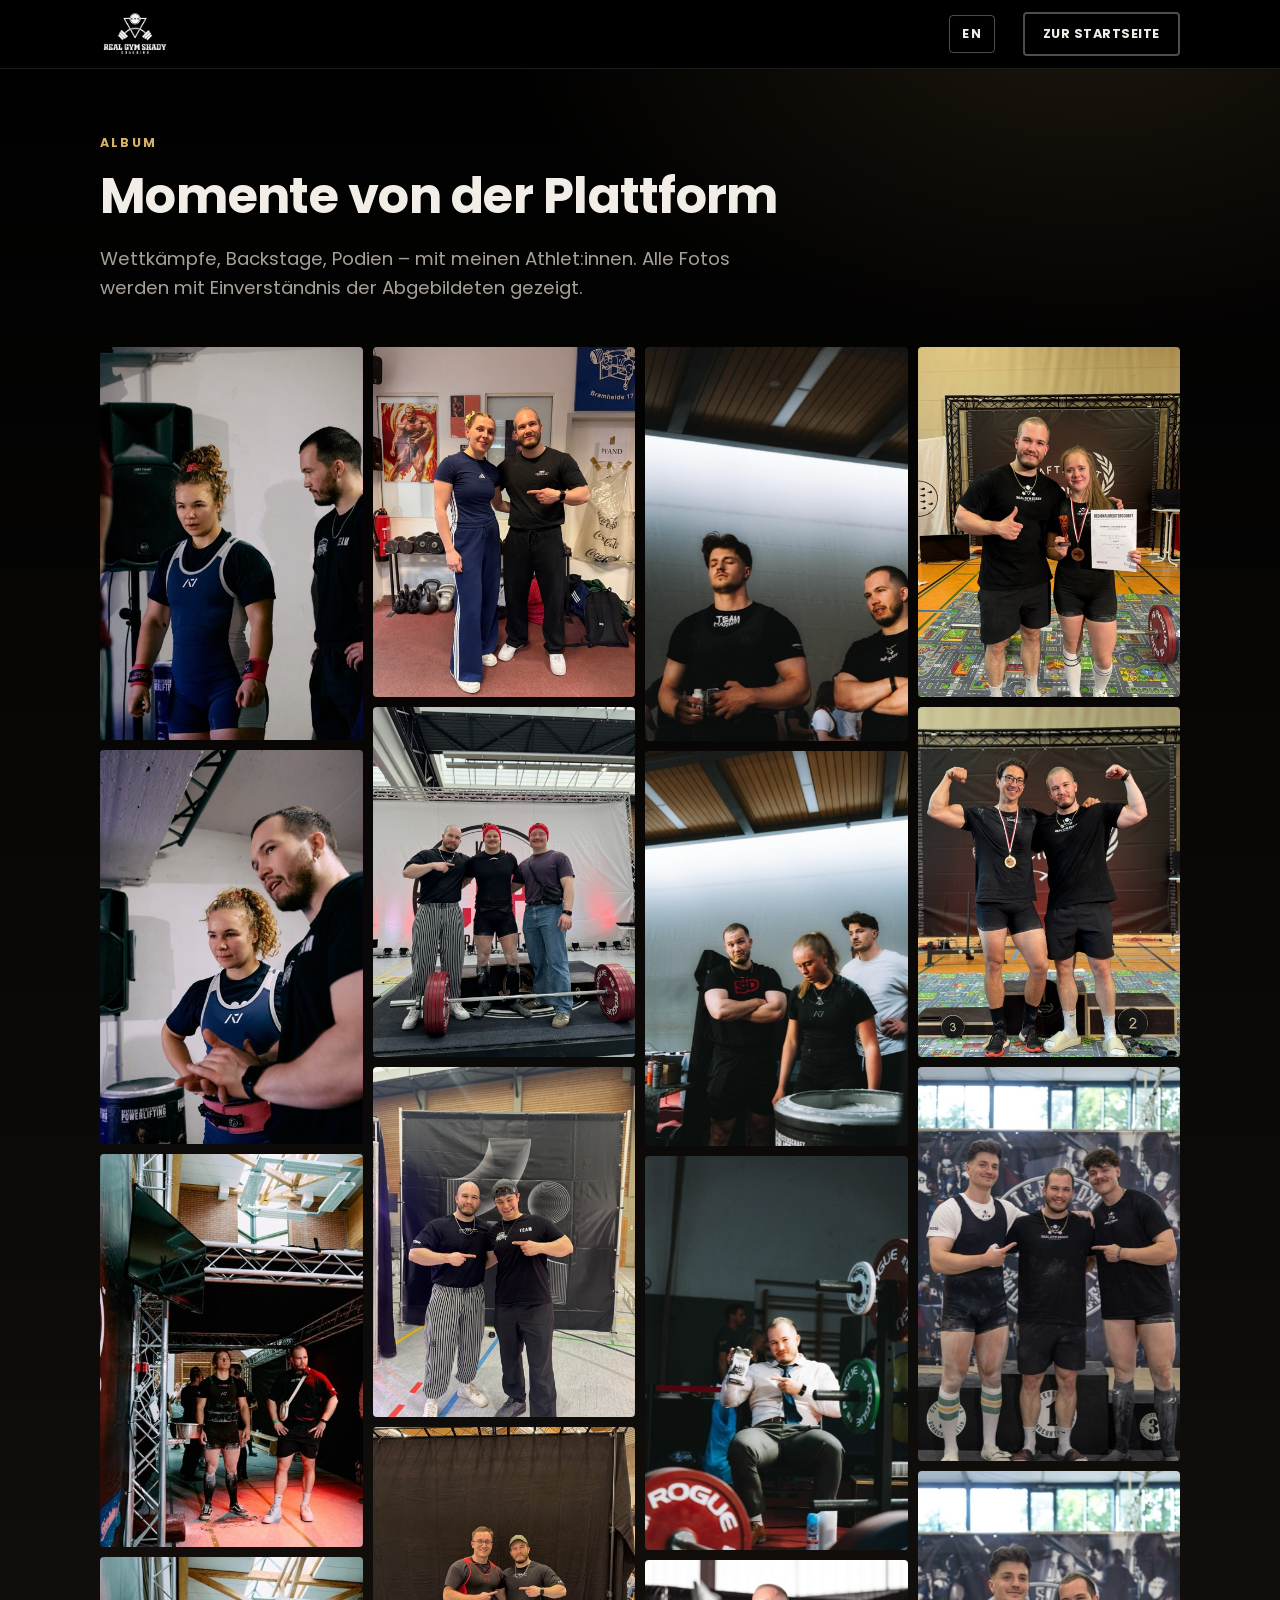
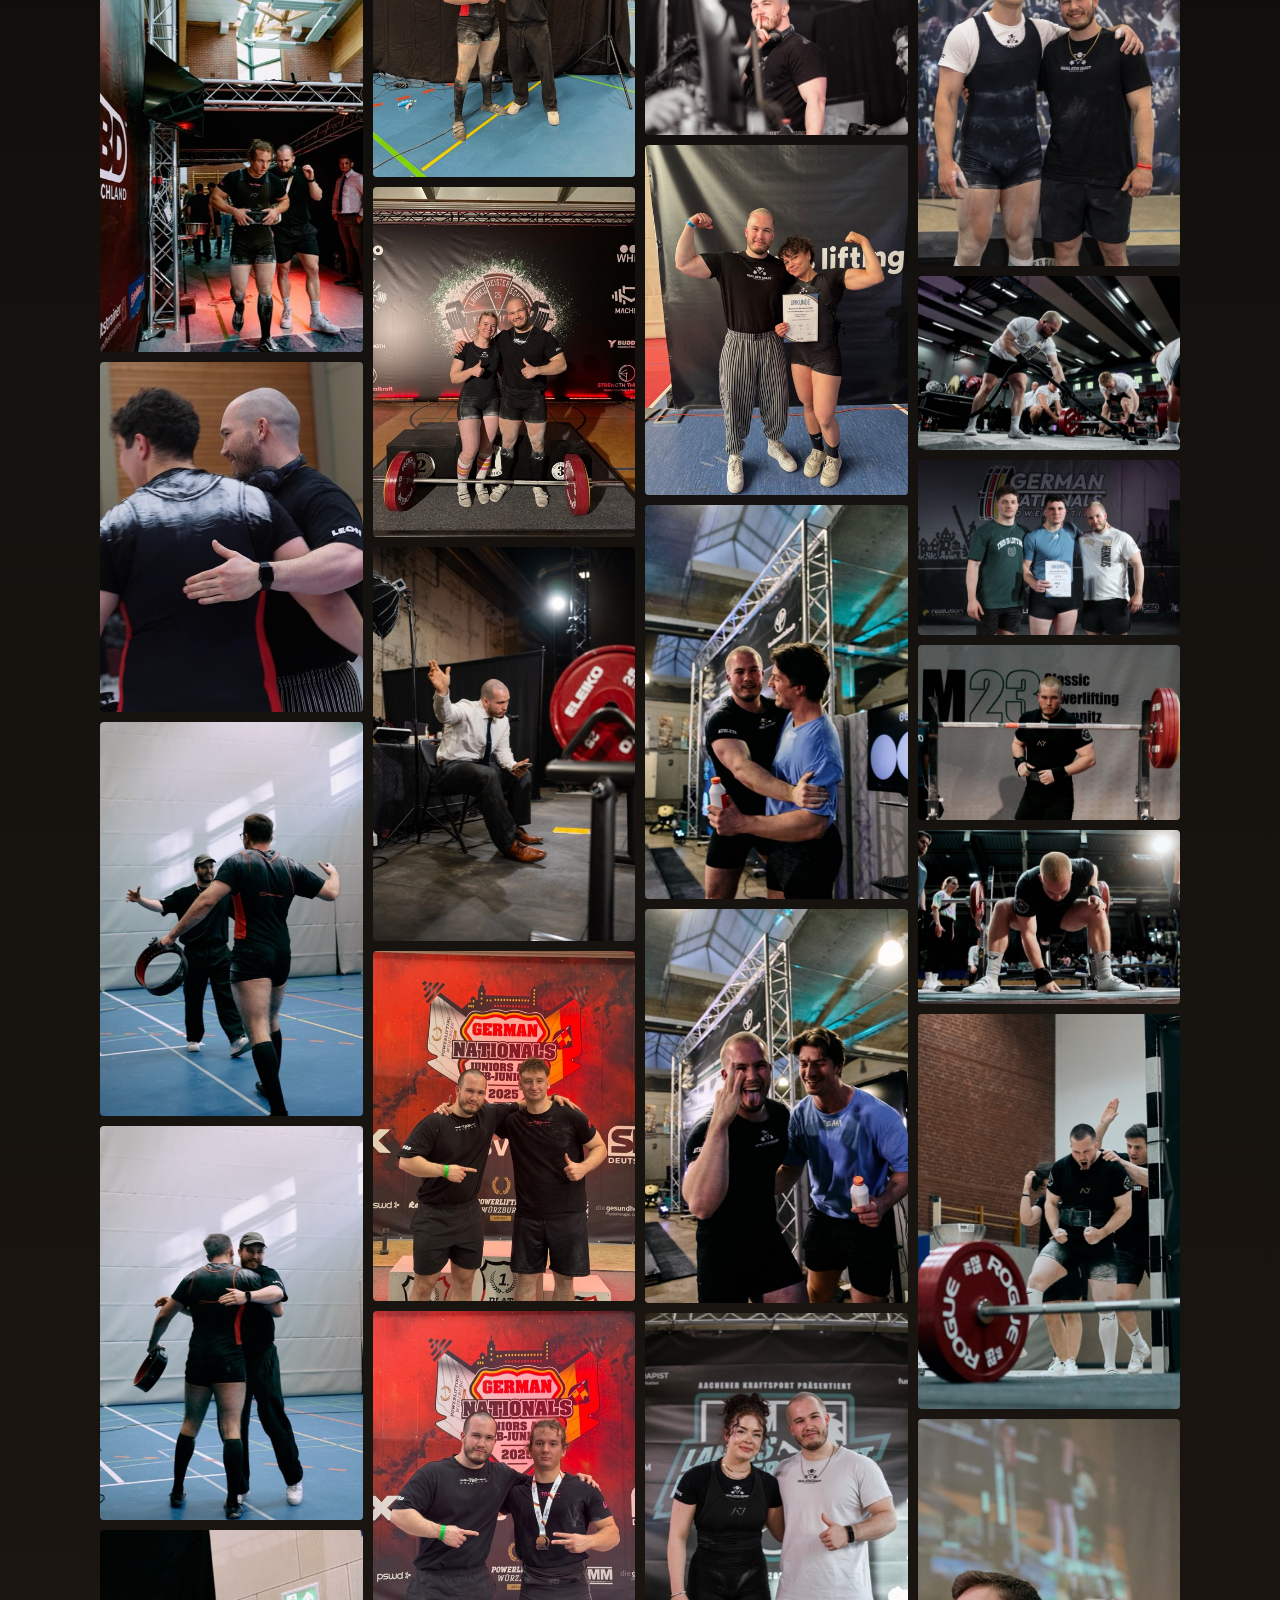
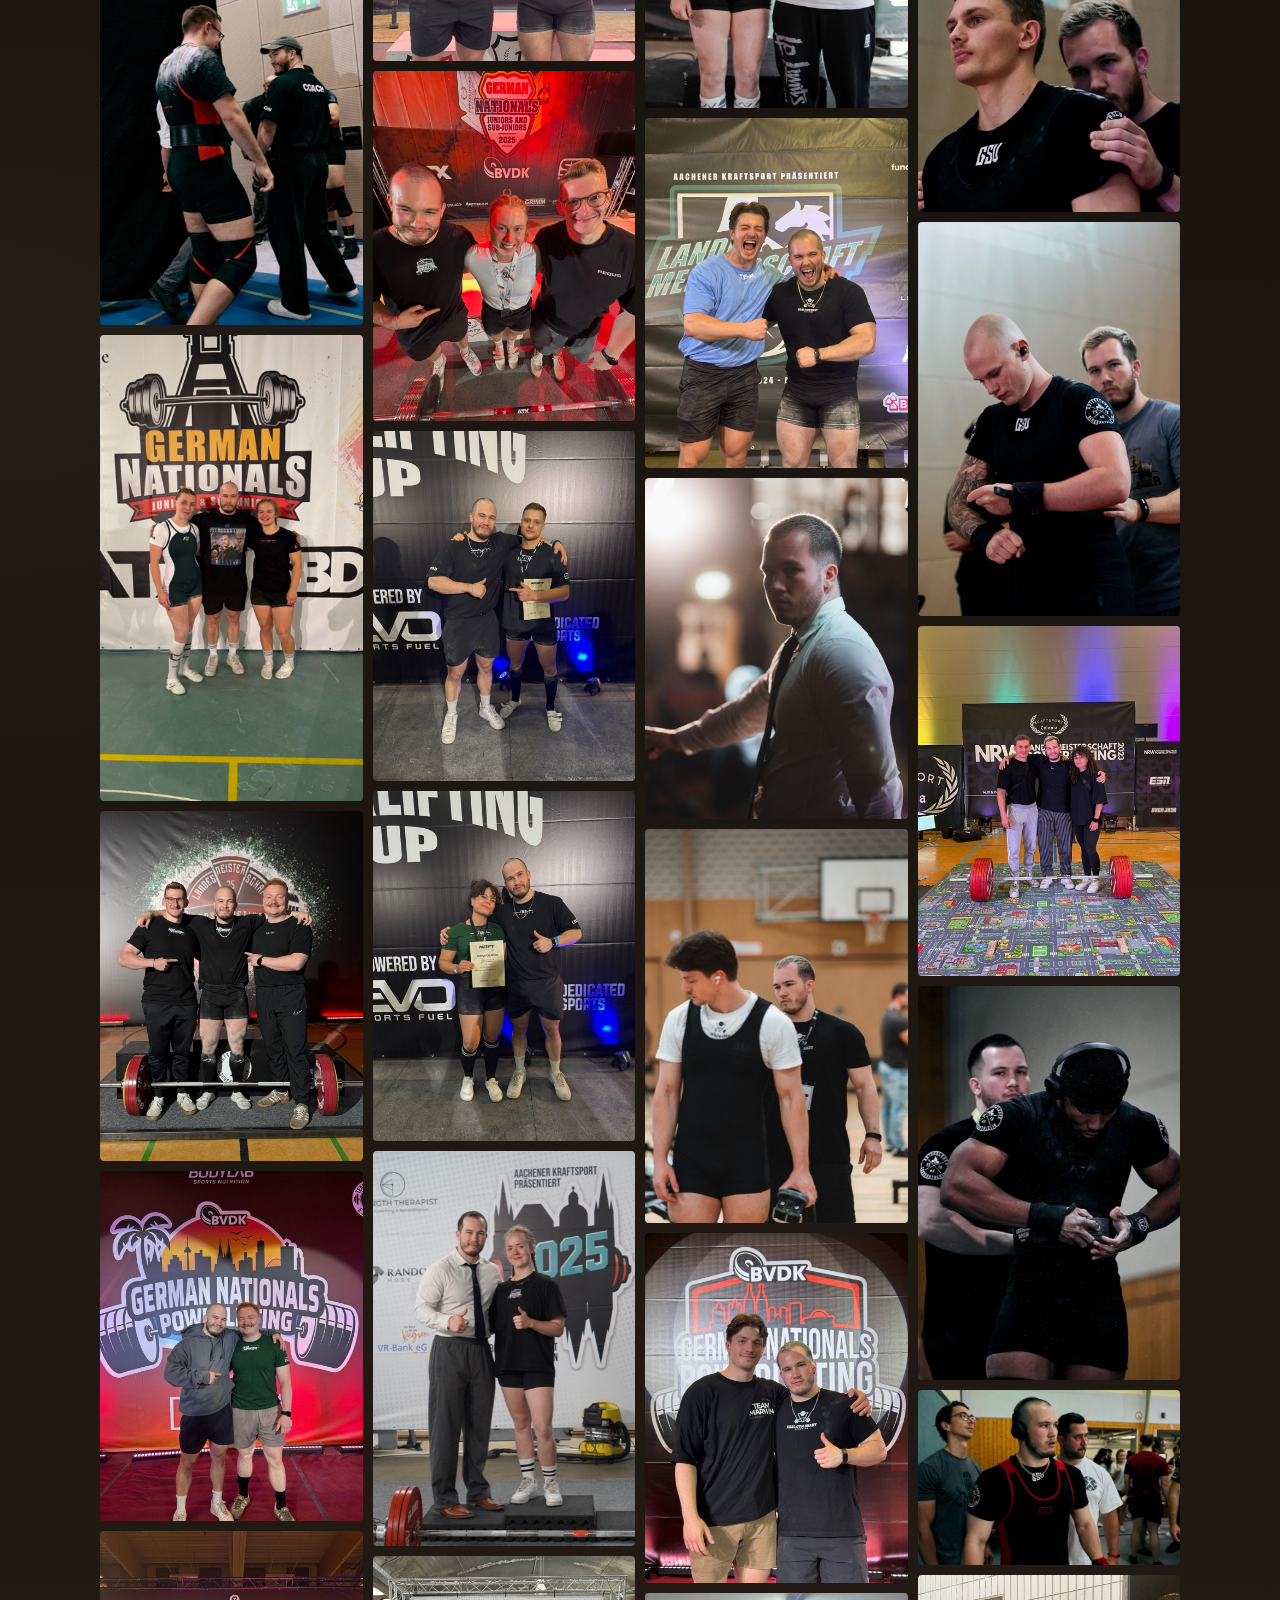
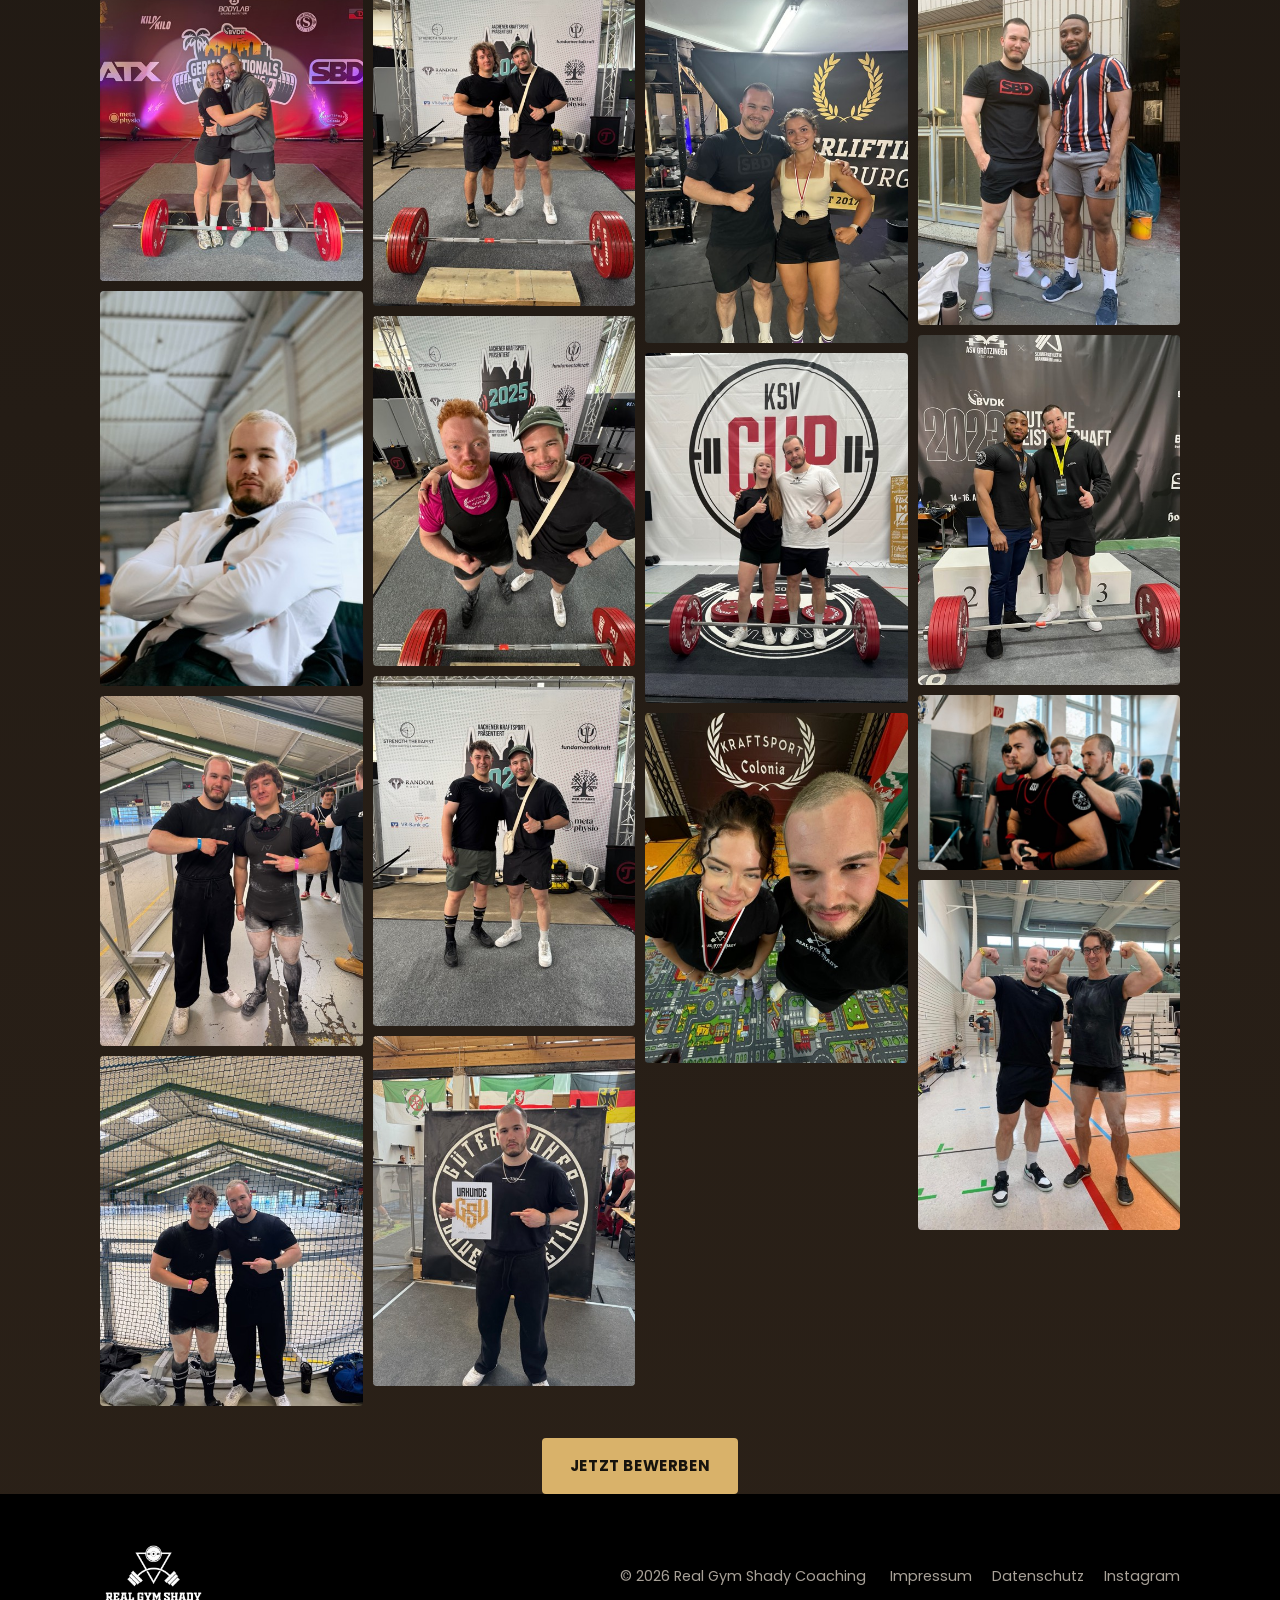
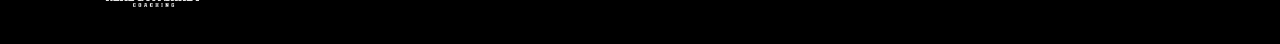
==== commit 5a7e26f4: "Vier neue Fotos im Album Co-Authored-By: Claude Sonnet 5.5 <noreply@anthropic.com>" ====
--- a/album.html
+++ b/album.html
@@ -18,6 +18,10 @@
     <p class="lead">Wettkämpfe, Backstage, Podien – mit meinen Athlet:innen. Alle Fotos werden mit Einverständnis der Abgebildeten gezeigt.</p>
   </div>
   <div class="gallery">
+    <a href="img/gallery/65.jpg" data-lb><img src="img/gallery/t/65.jpg" width="427" height="640" alt="Athlet:innen und Coach Leon beim Wettkampf" loading="lazy"></a>
+    <a href="img/gallery/64.jpg" data-lb><img src="img/gallery/t/64.jpg" width="427" height="640" alt="Athlet:innen und Coach Leon beim Wettkampf" loading="lazy"></a>
+    <a href="img/gallery/63.jpg" data-lb><img src="img/gallery/t/63.jpg" width="427" height="640" alt="Athlet:innen und Coach Leon beim Wettkampf" loading="lazy"></a>
+    <a href="img/gallery/62.jpg" data-lb><img src="img/gallery/t/62.jpg" width="426" height="640" alt="Athlet:innen und Coach Leon beim Wettkampf" loading="lazy"></a>
     <a href="img/gallery/61.jpg" data-lb><img src="img/gallery/t/61.jpg" width="480" height="640" alt="Athlet:innen und Coach Leon beim Wettkampf" loading="lazy"></a>
     <a href="img/gallery/60.jpg" data-lb><img src="img/gallery/t/60.jpg" width="426" height="640" alt="Athlet:innen und Coach Leon beim Wettkampf" loading="lazy"></a>
     <a href="img/gallery/59.jpg" data-lb><img src="img/gallery/t/59.jpg" width="426" height="640" alt="Athlet:innen und Coach Leon beim Wettkampf" loading="lazy"></a>
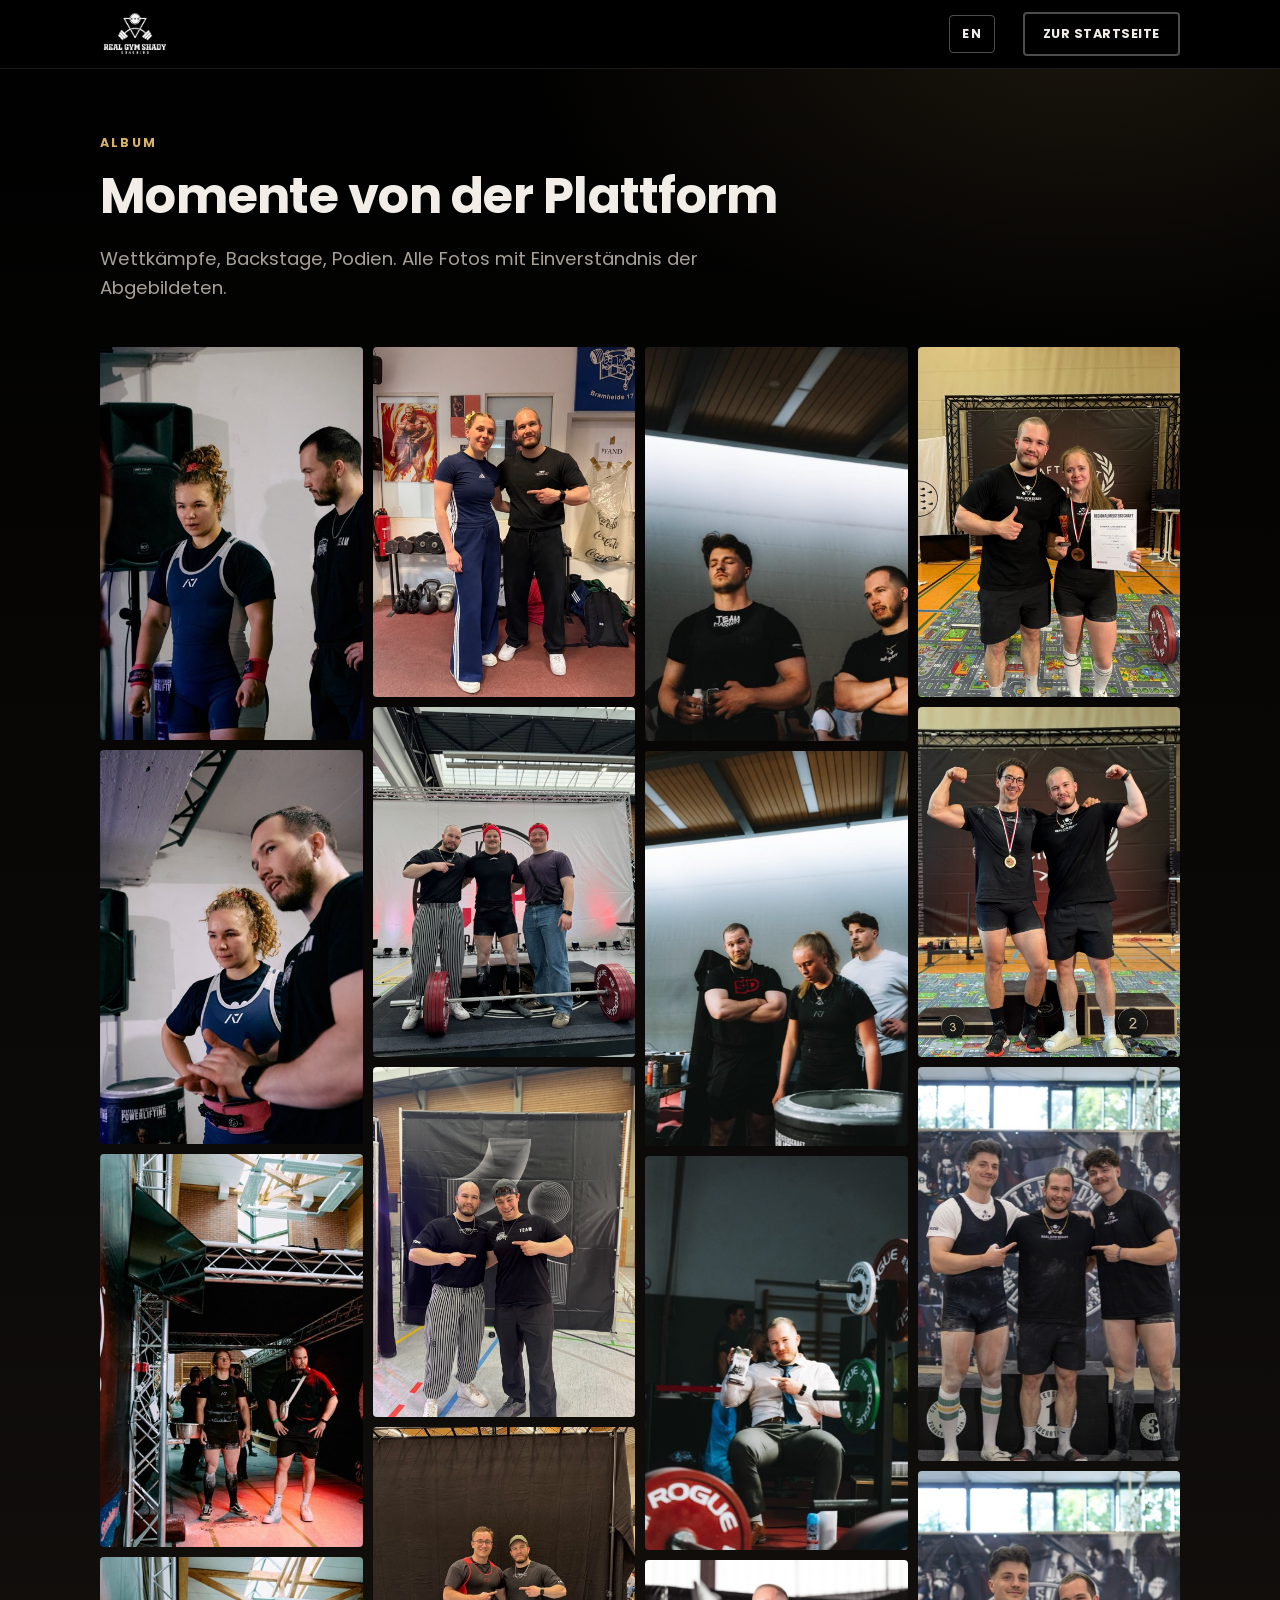
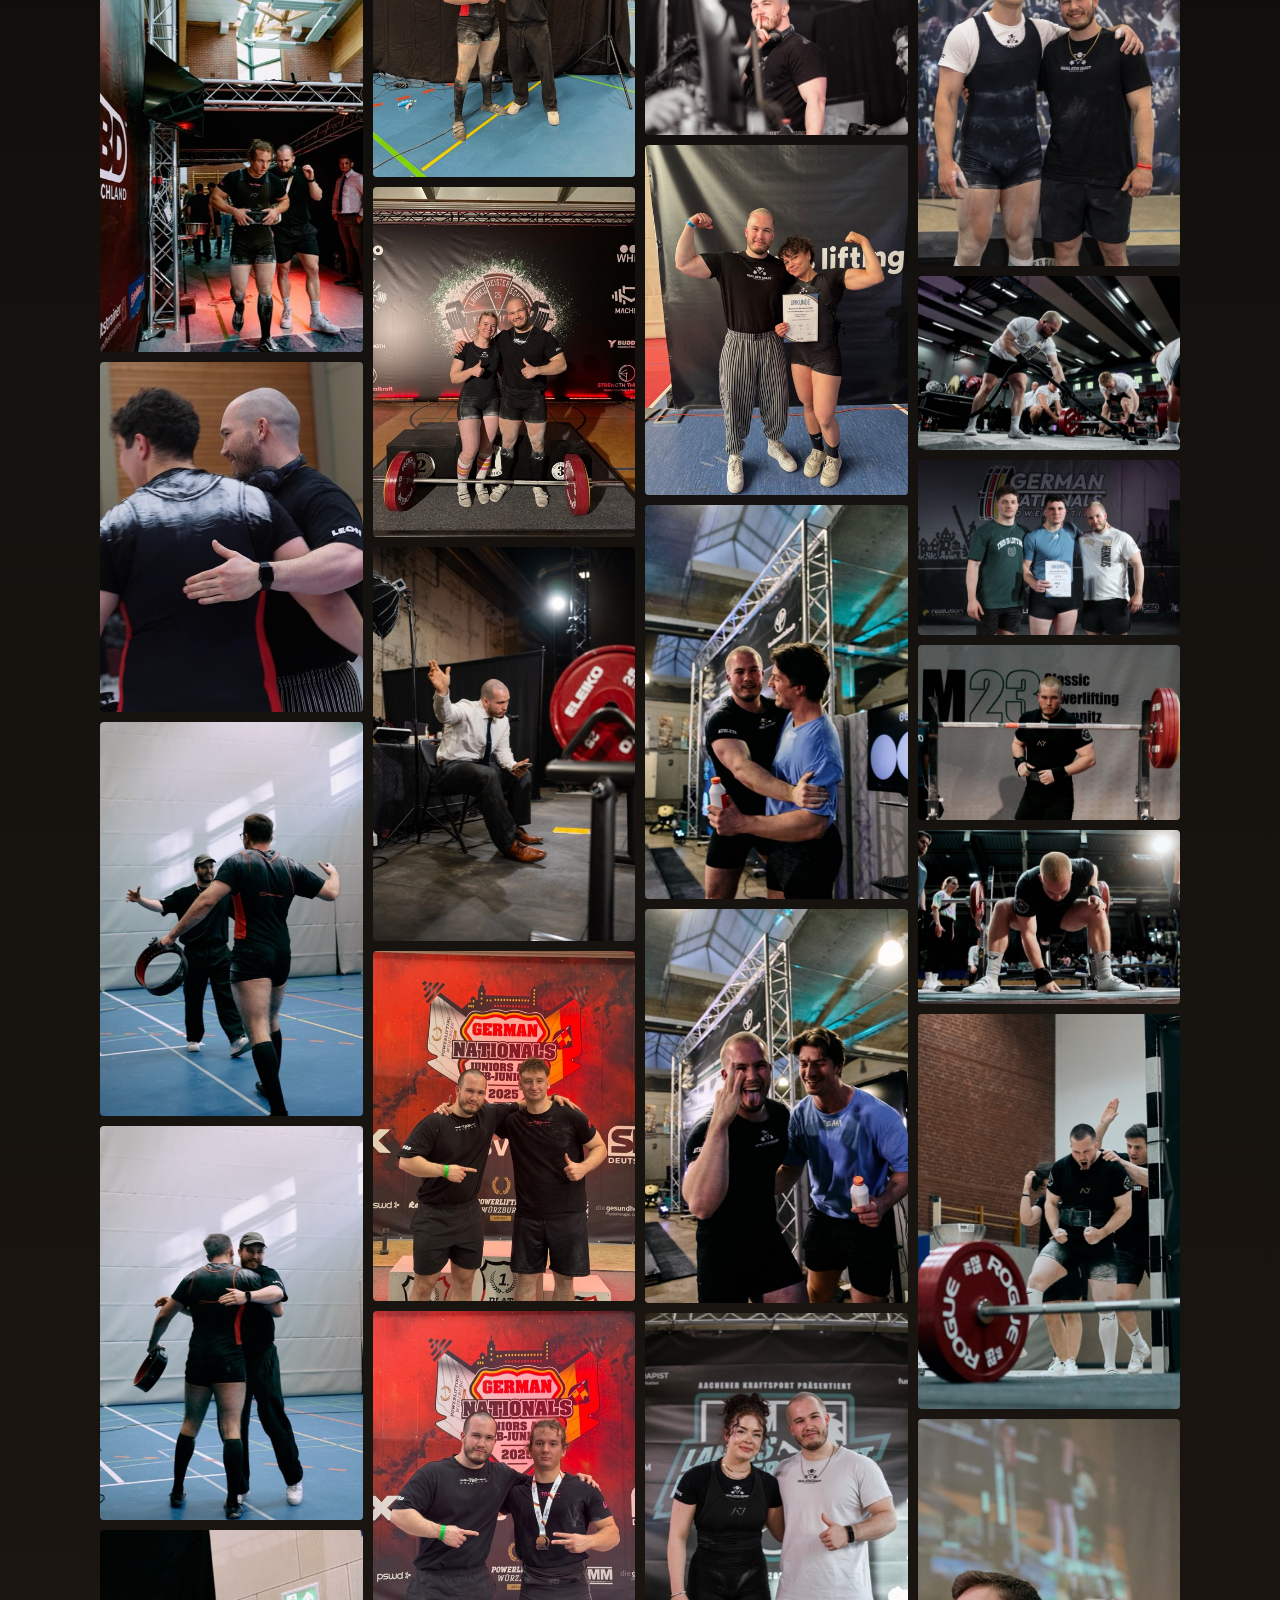
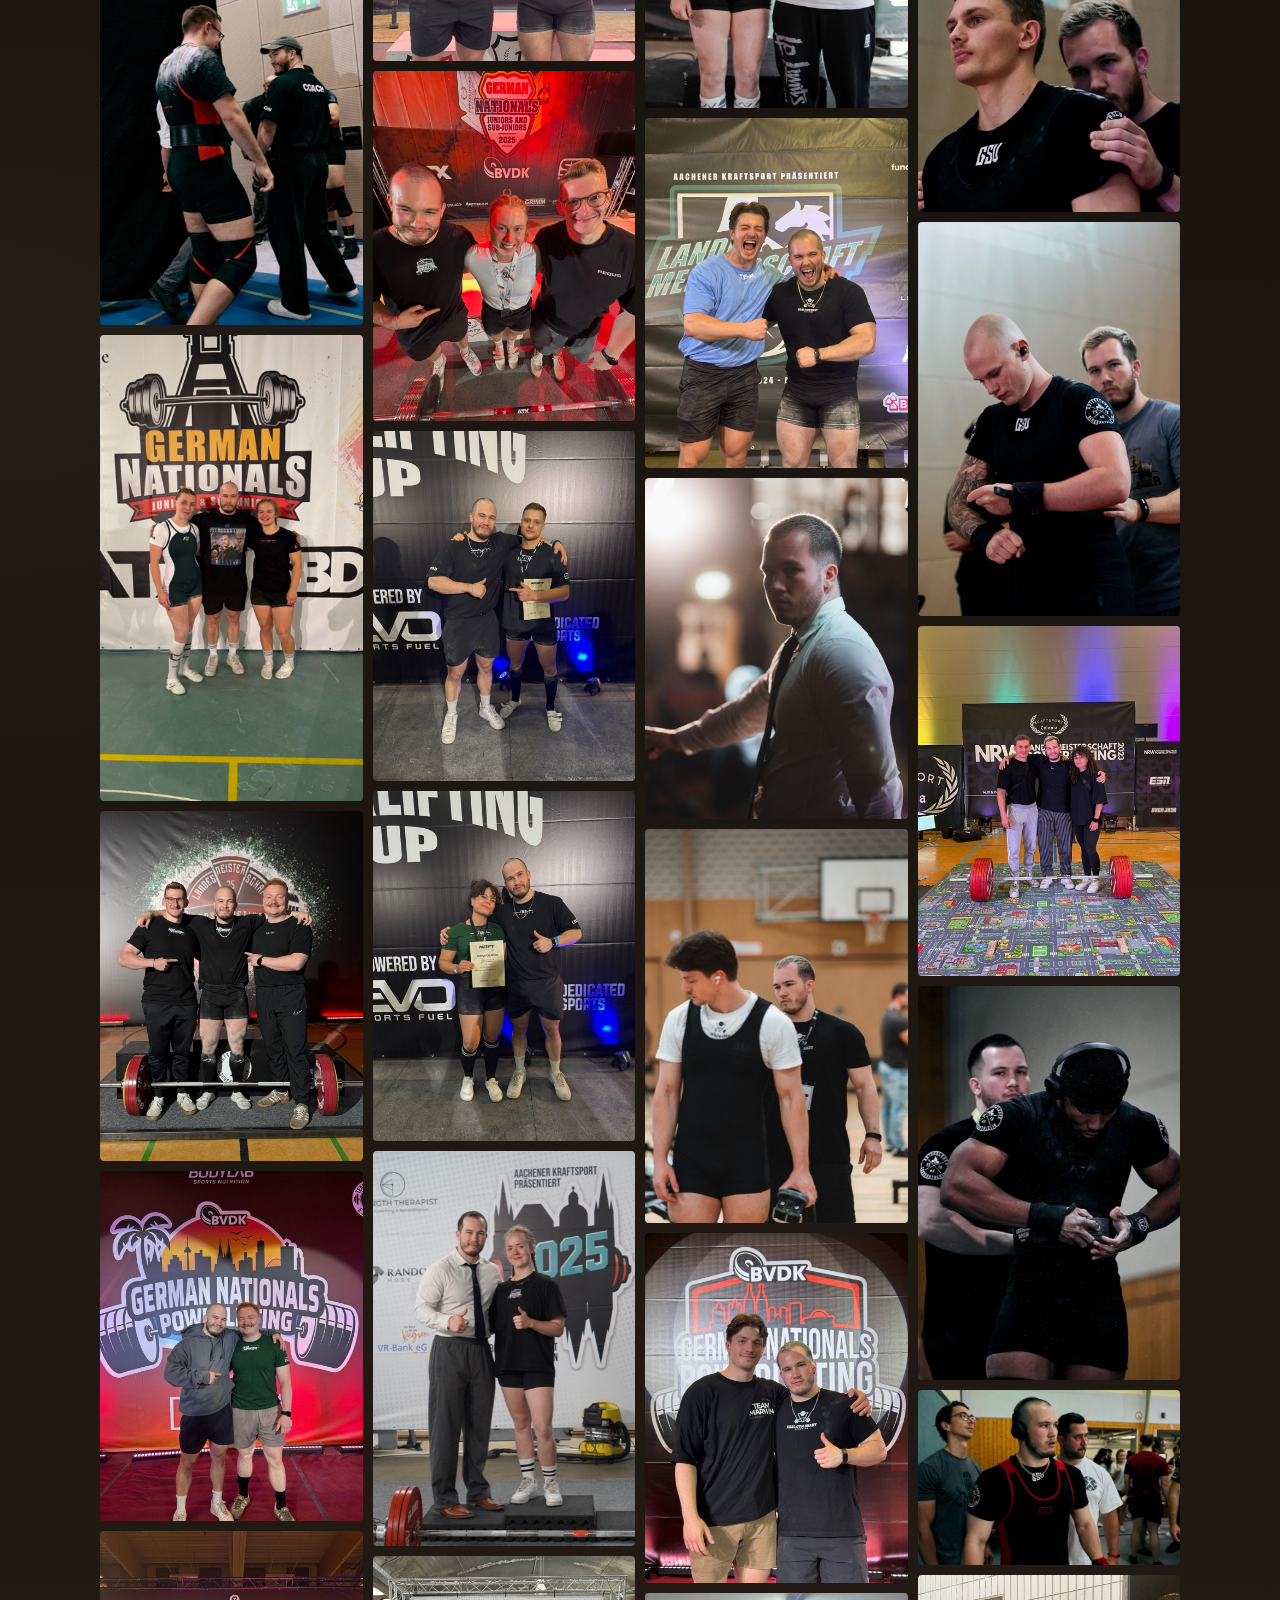
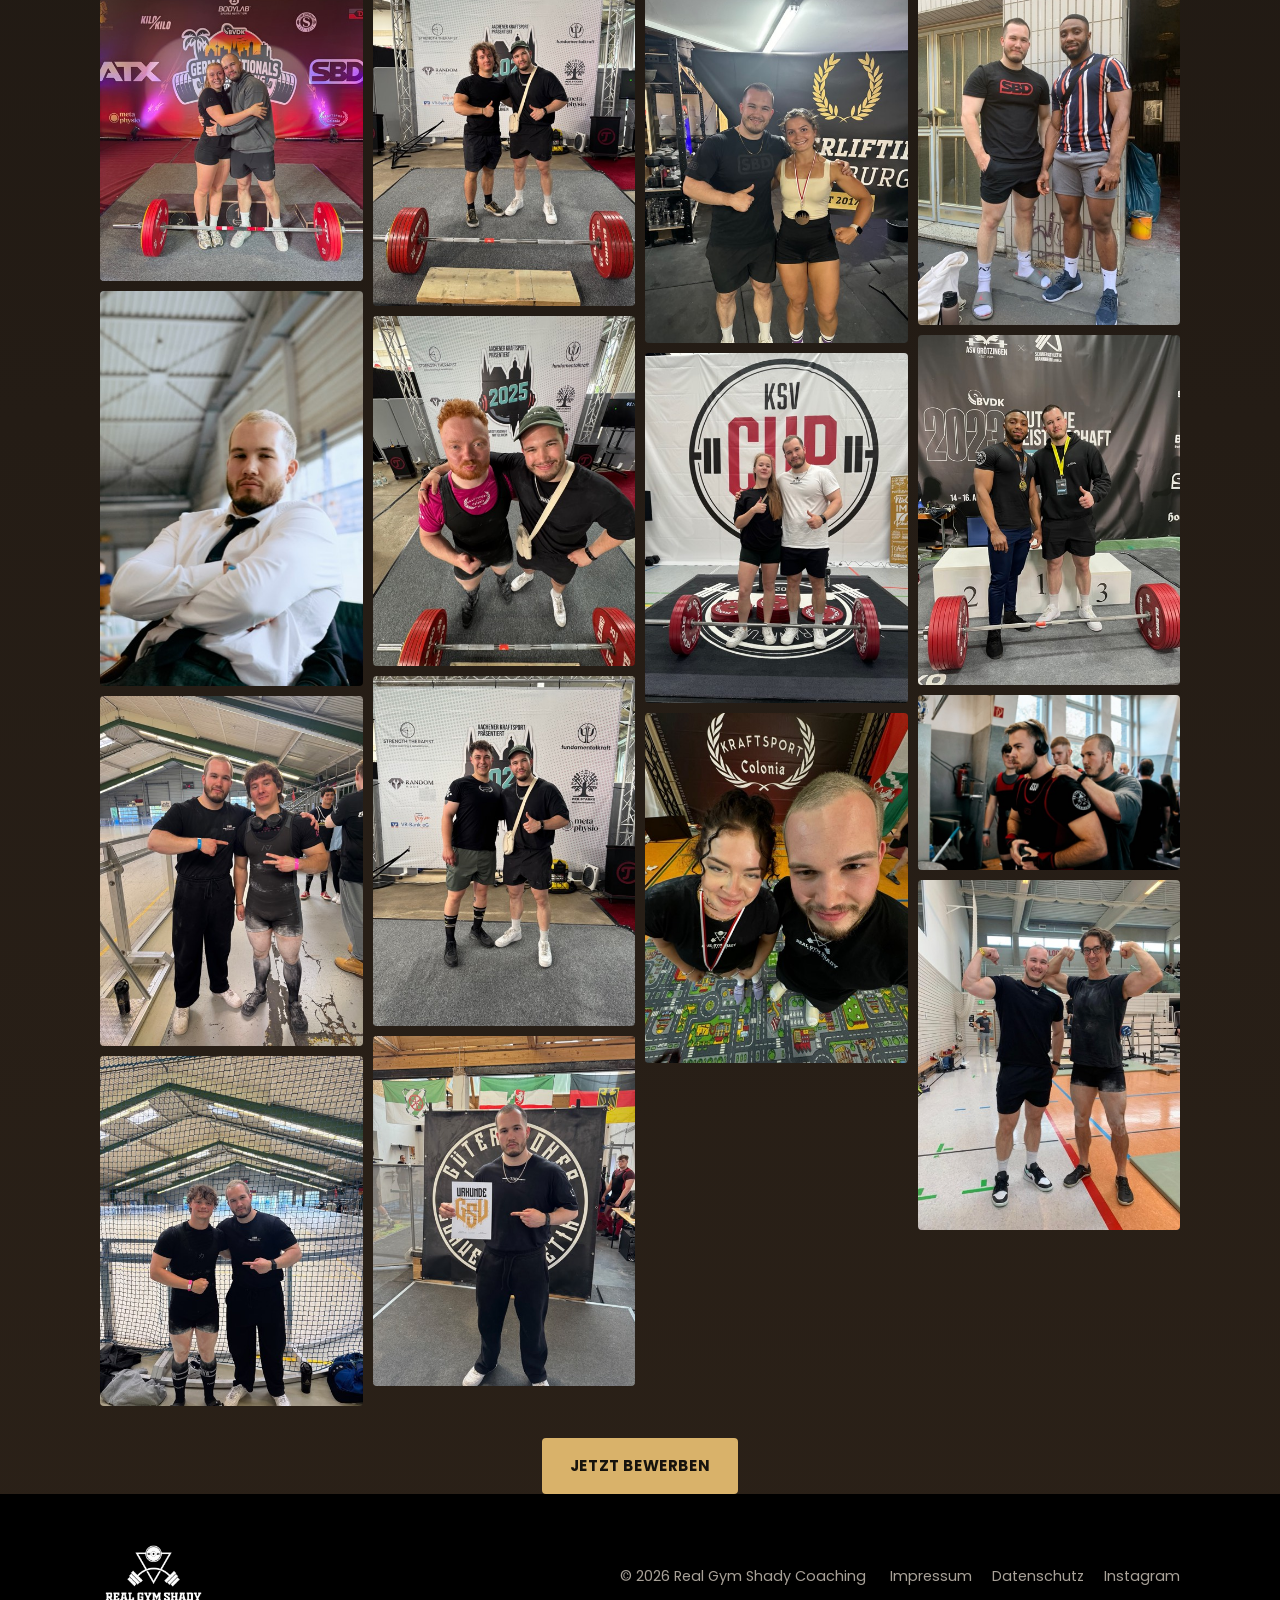
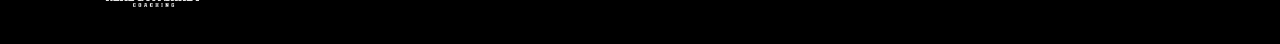
==== commit e23f83e7: "Texte auf das Wesentliche gekürzt Co-Authored-By: Claude Sonnet 5.5 <noreply@anthropic.com>" ====
--- a/album.html
+++ b/album.html
@@ -4,7 +4,7 @@
 <meta charset="utf-8">
 <meta name="viewport" content="width=device-width, initial-scale=1">
 <title>Album – Wettkampf-Fotos | Real Gym Shady Coaching</title>
-<meta name="description" content="Fotos von Powerlifting-Wettkämpfen, Podien und Backstage-Momenten – Leon Trillmich und seine Athlet:innen von Real Gym Shady Coaching.">
+<meta name="description" content="Fotos von Powerlifting-Wettkämpfen, Podien und Backstage-Momenten mit Leon Trillmich und seinen Athlet:innen.">
 <link rel="canonical" href="https://realgymshady.de/album.html">
 <link rel="stylesheet" href="style.css">
 </head>
@@ -15,7 +15,7 @@
   <div class="page-head">
     <span class="eyebrow">Album</span>
     <h1 style="font-size:clamp(2rem,5vw,3.1rem);margin-bottom:20px">Momente von der Plattform</h1>
-    <p class="lead">Wettkämpfe, Backstage, Podien – mit meinen Athlet:innen. Alle Fotos werden mit Einverständnis der Abgebildeten gezeigt.</p>
+    <p class="lead">Wettkämpfe, Backstage, Podien. Alle Fotos mit Einverständnis der Abgebildeten.</p>
   </div>
   <div class="gallery">
     <a href="img/gallery/65.jpg" data-lb><img src="img/gallery/t/65.jpg" width="427" height="640" alt="Athlet:innen und Coach Leon beim Wettkampf" loading="lazy"></a>
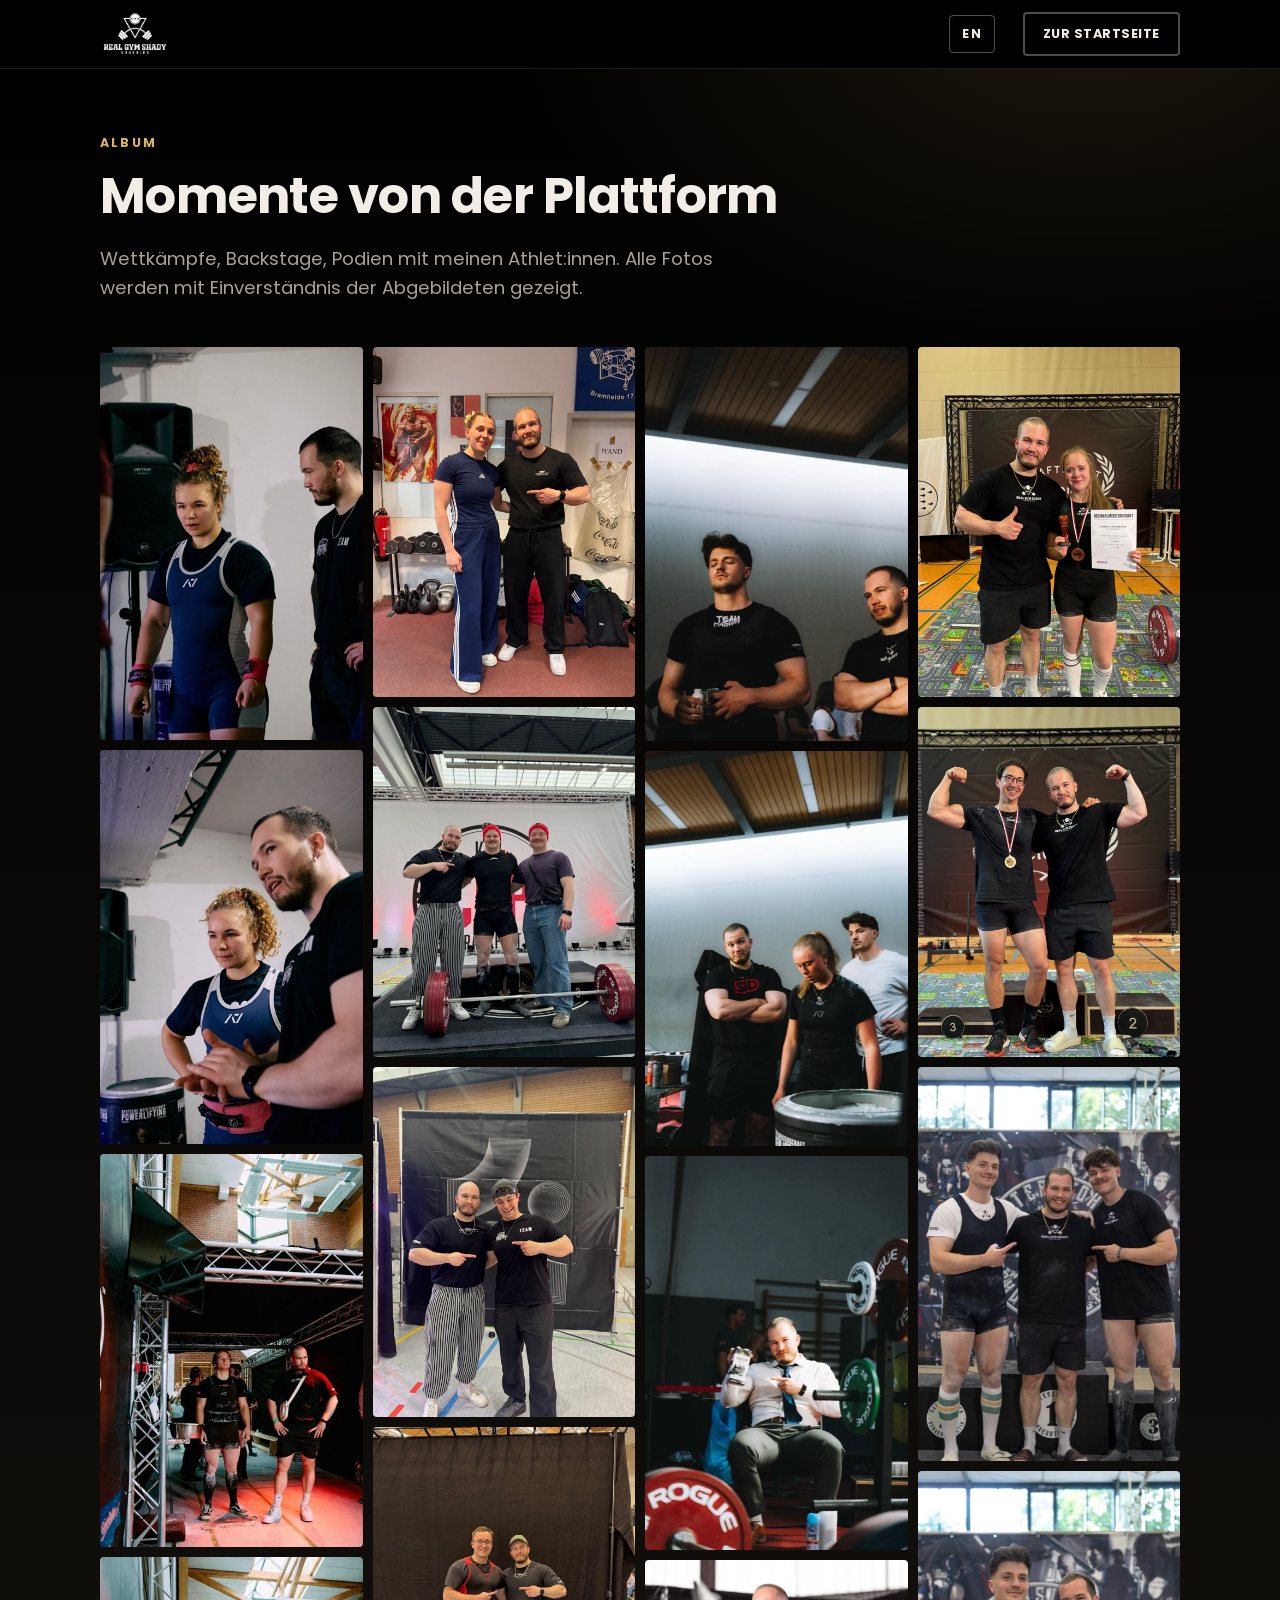
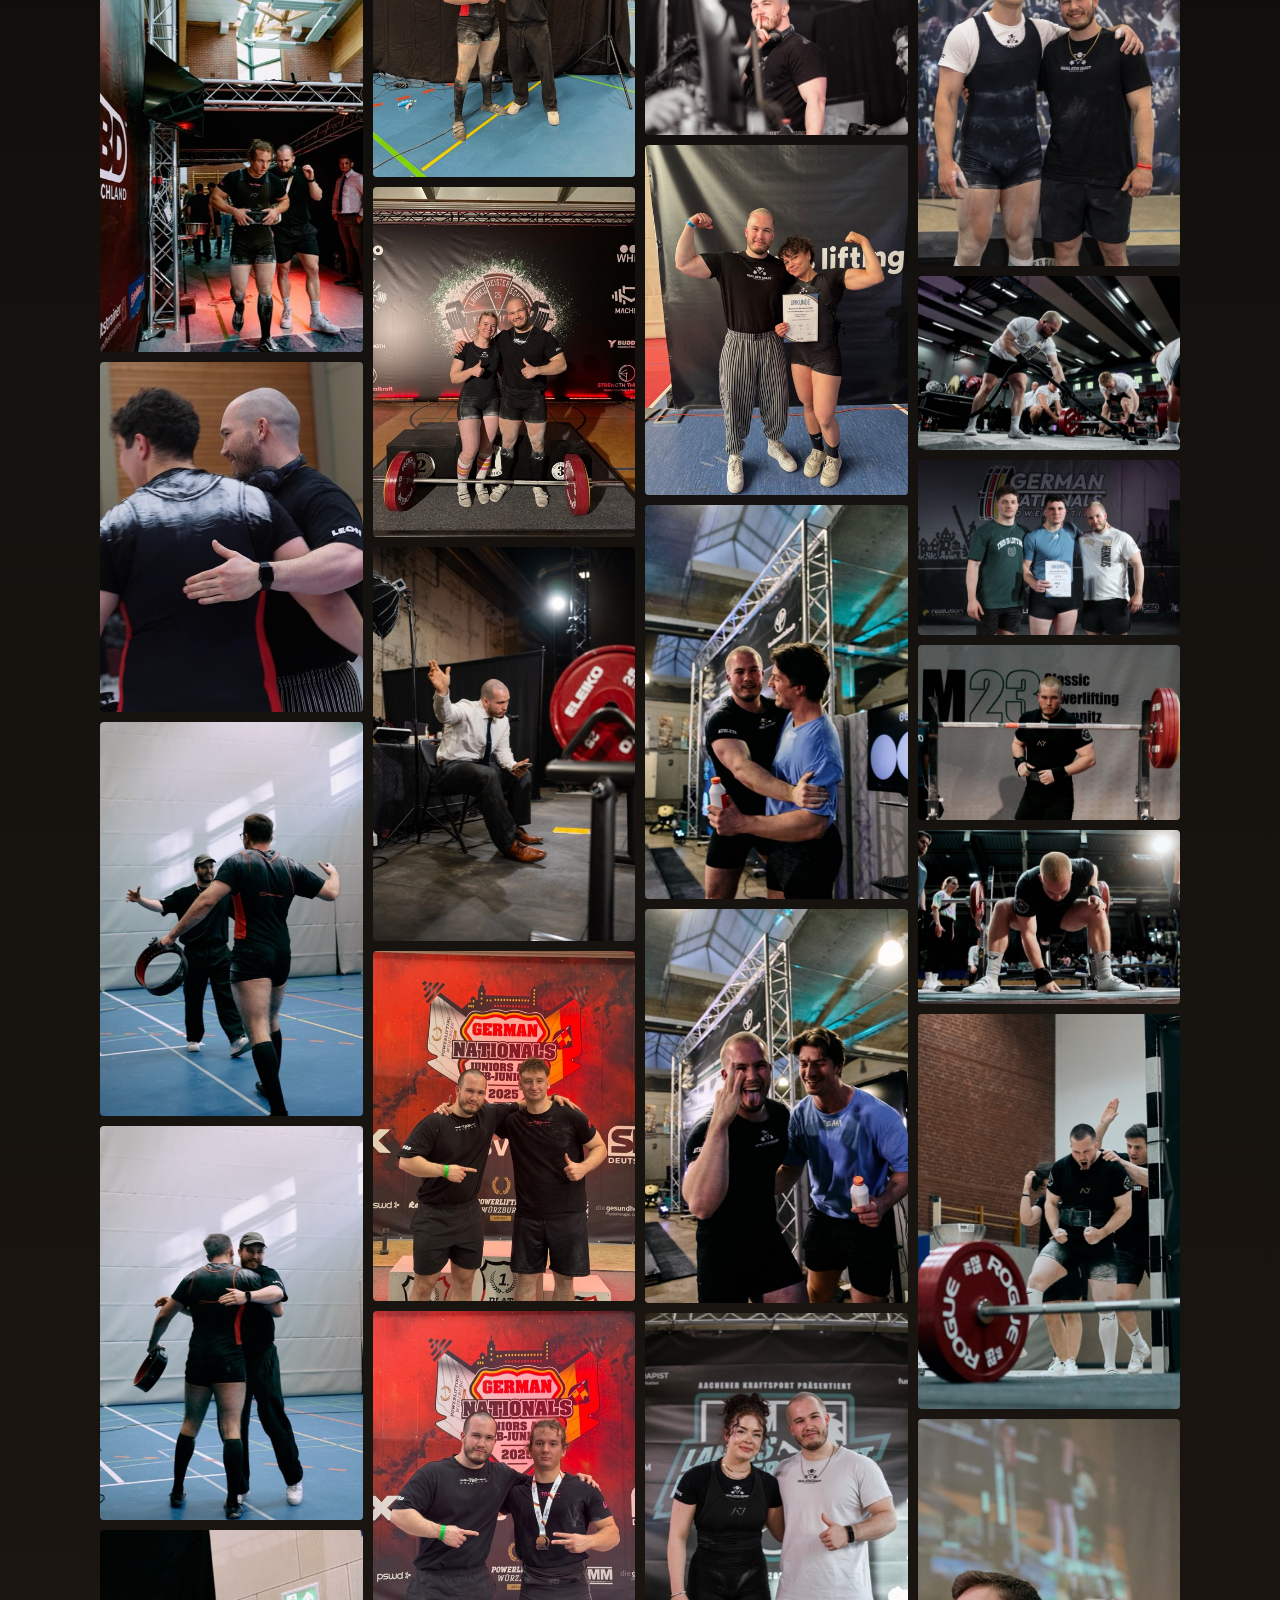
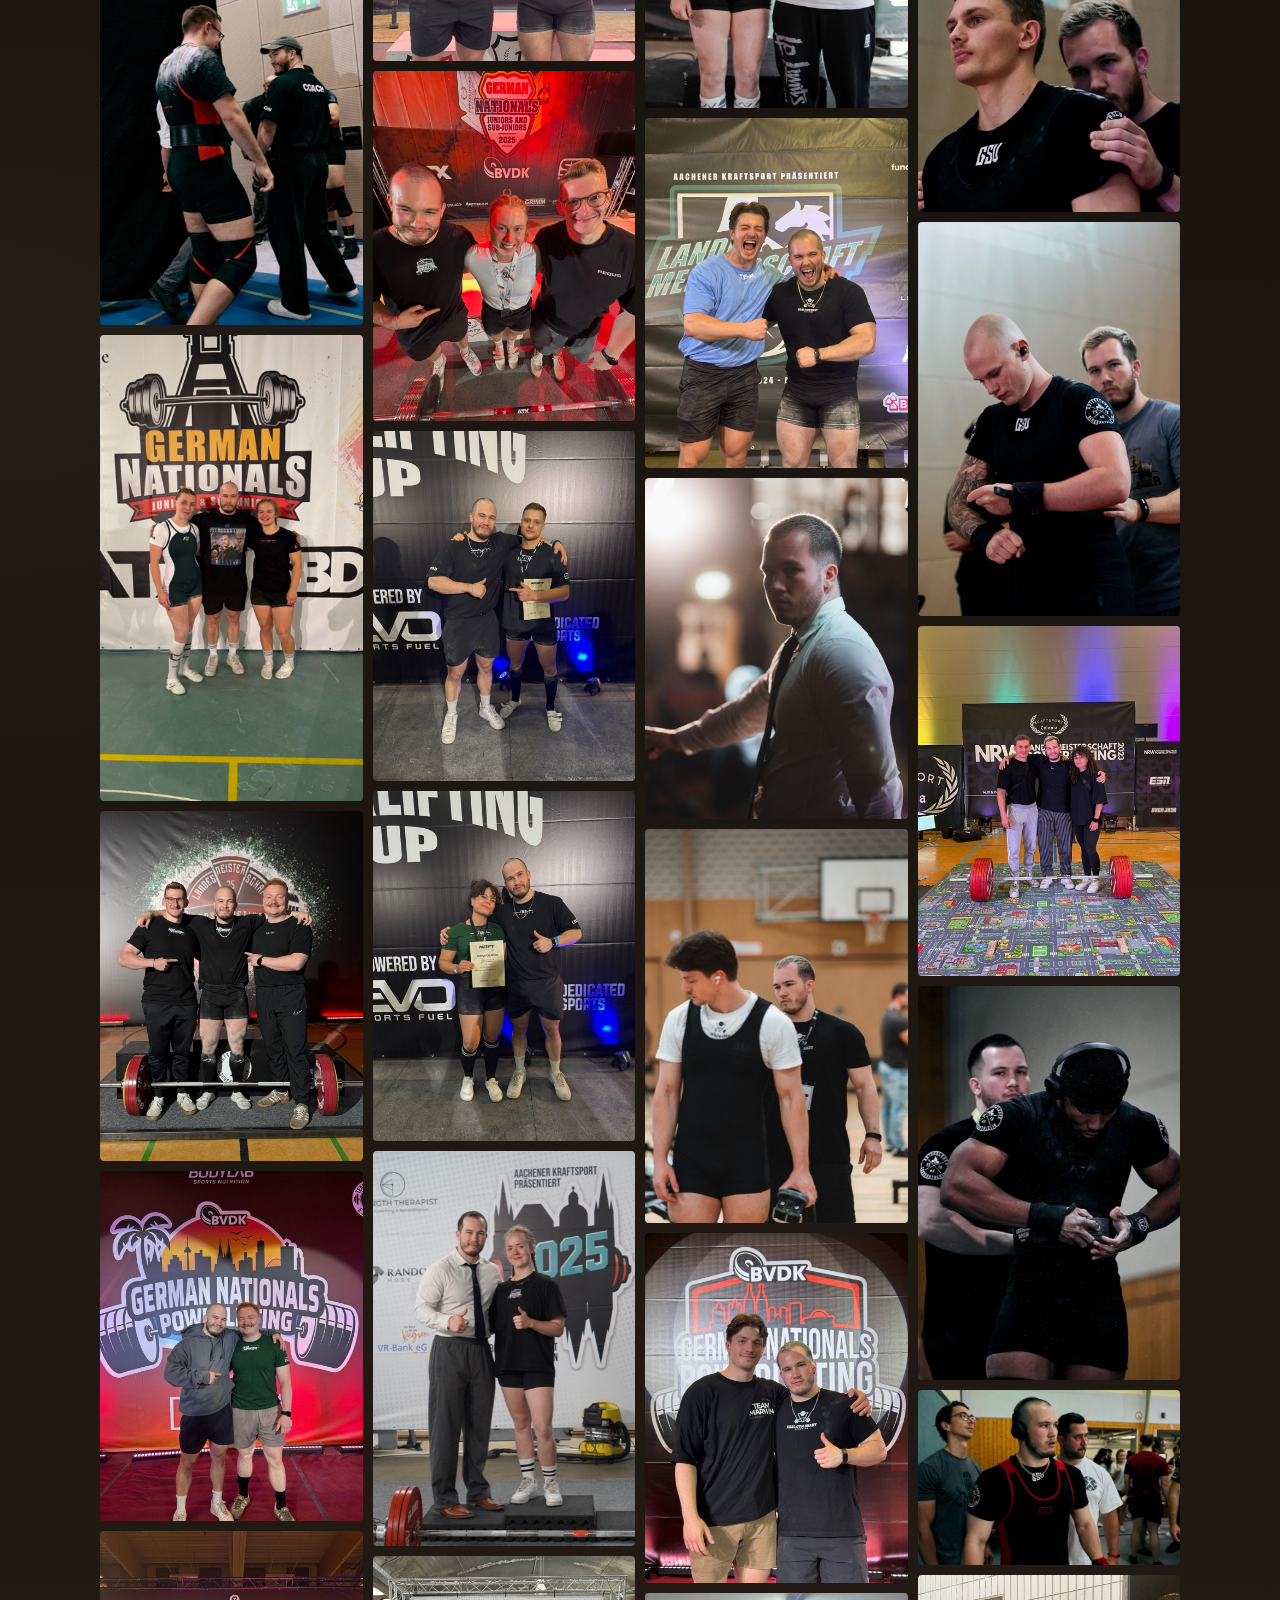
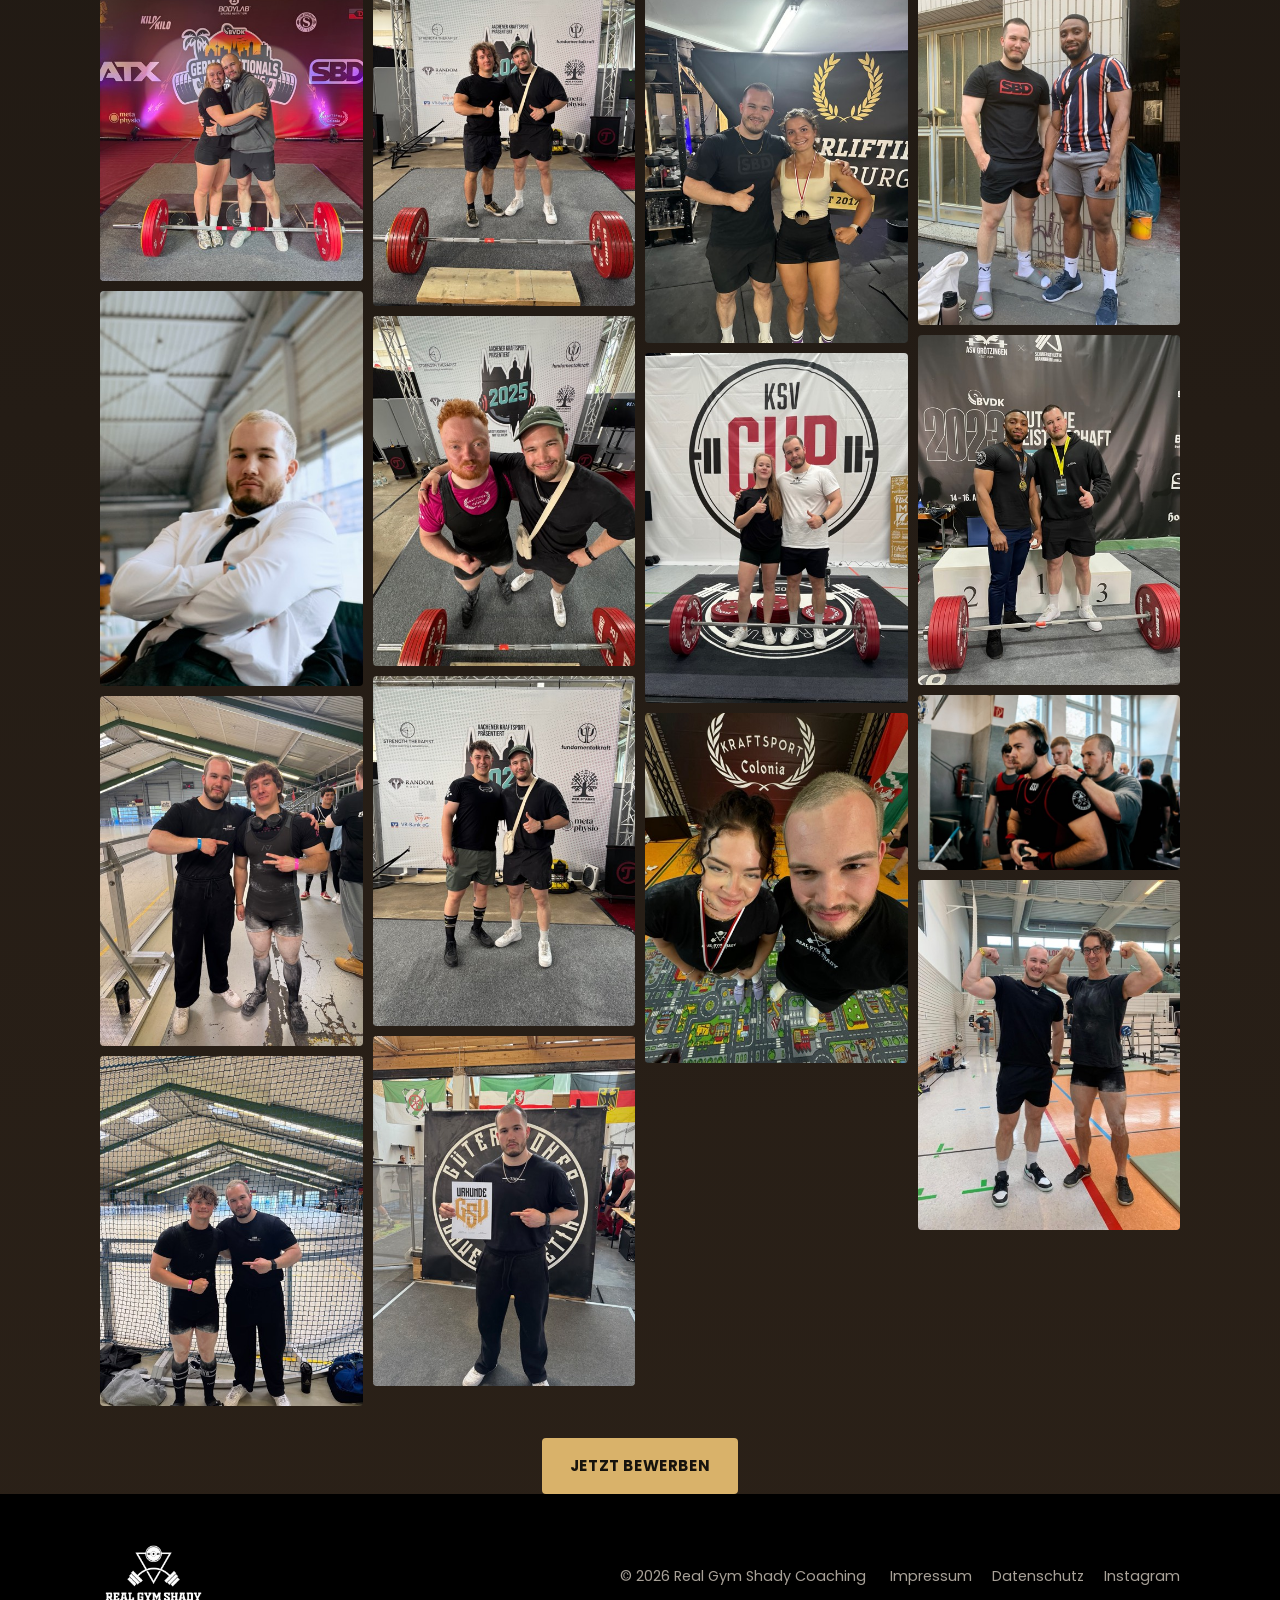
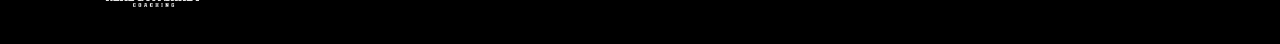
==== commit b13fb057: "Texte: Über mich ausführlicher, Mittelweg bei den übrigen Abschnitten Co-Authored-By: Claude Sonnet " ====
--- a/album.html
+++ b/album.html
@@ -15,7 +15,7 @@
   <div class="page-head">
     <span class="eyebrow">Album</span>
     <h1 style="font-size:clamp(2rem,5vw,3.1rem);margin-bottom:20px">Momente von der Plattform</h1>
-    <p class="lead">Wettkämpfe, Backstage, Podien. Alle Fotos mit Einverständnis der Abgebildeten.</p>
+    <p class="lead">Wettkämpfe, Backstage, Podien mit meinen Athlet:innen. Alle Fotos werden mit Einverständnis der Abgebildeten gezeigt.</p>
   </div>
   <div class="gallery">
     <a href="img/gallery/65.jpg" data-lb><img src="img/gallery/t/65.jpg" width="427" height="640" alt="Athlet:innen und Coach Leon beim Wettkampf" loading="lazy"></a>
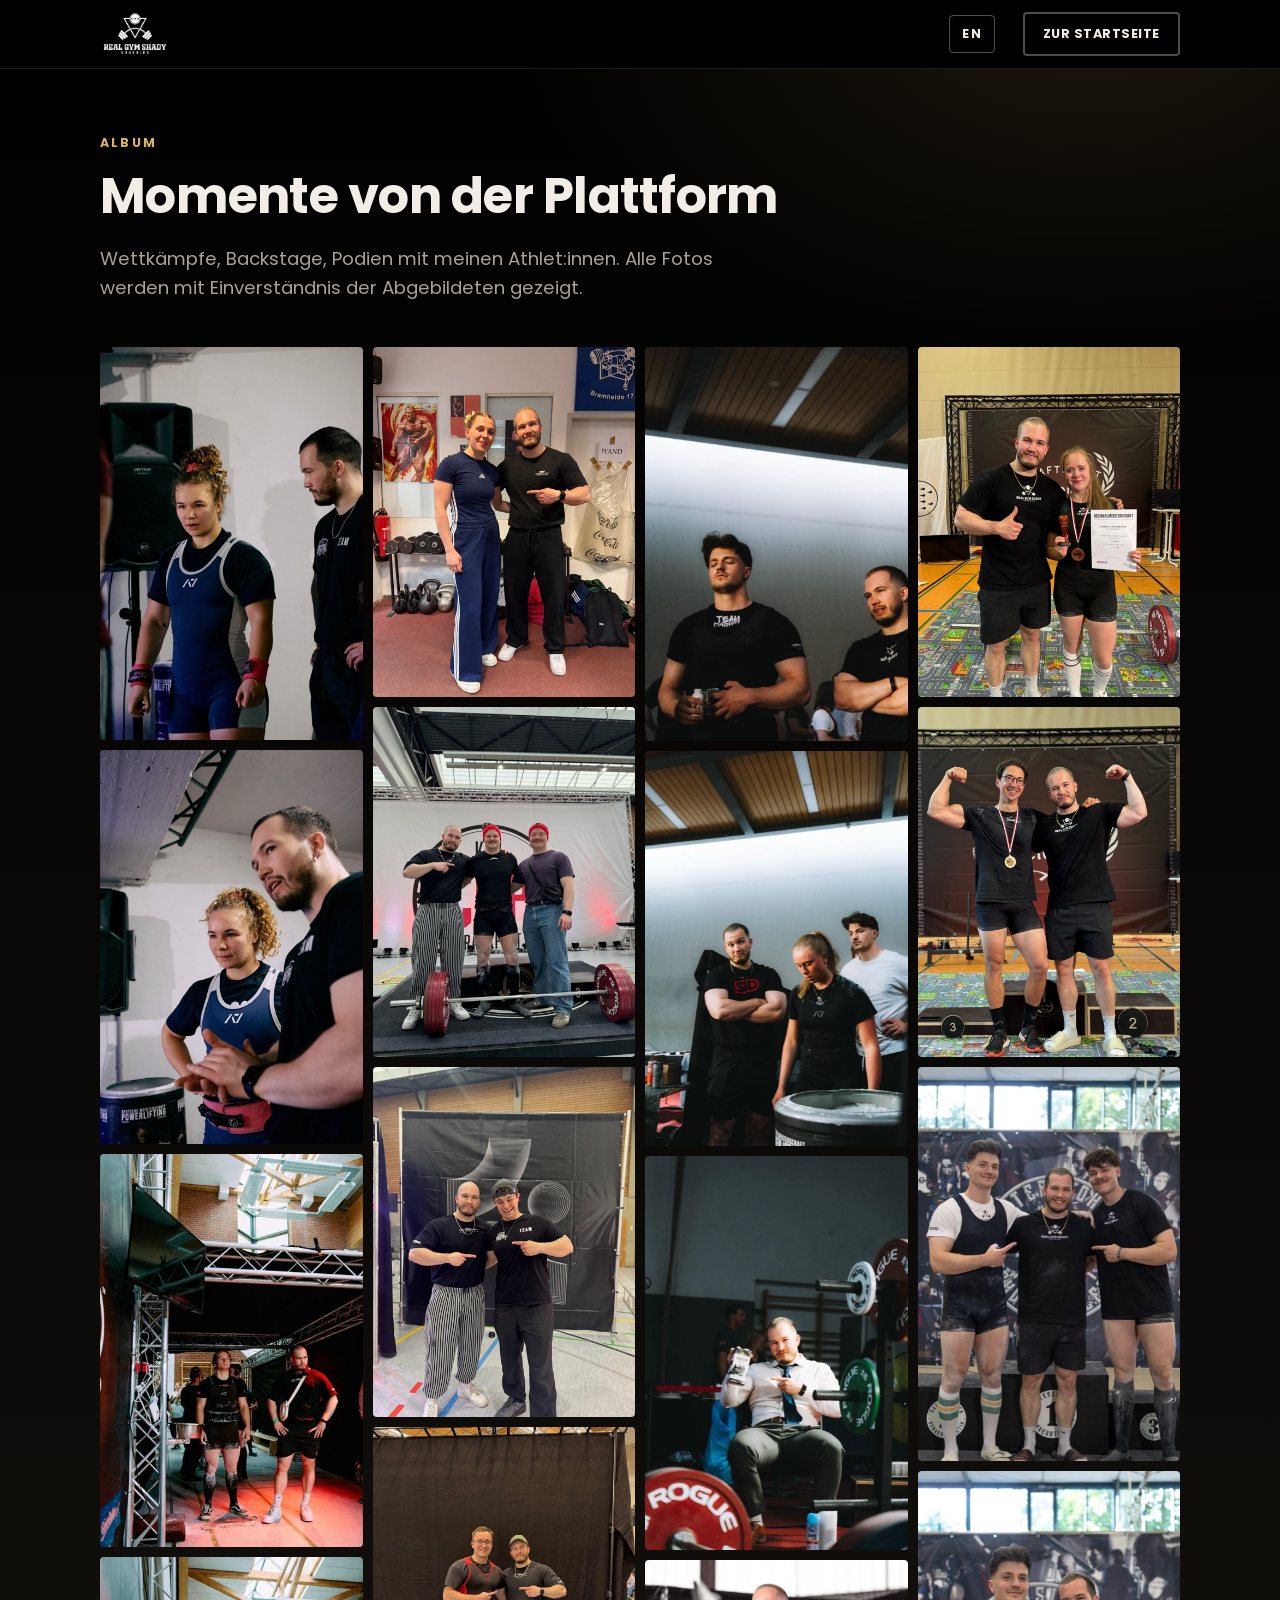
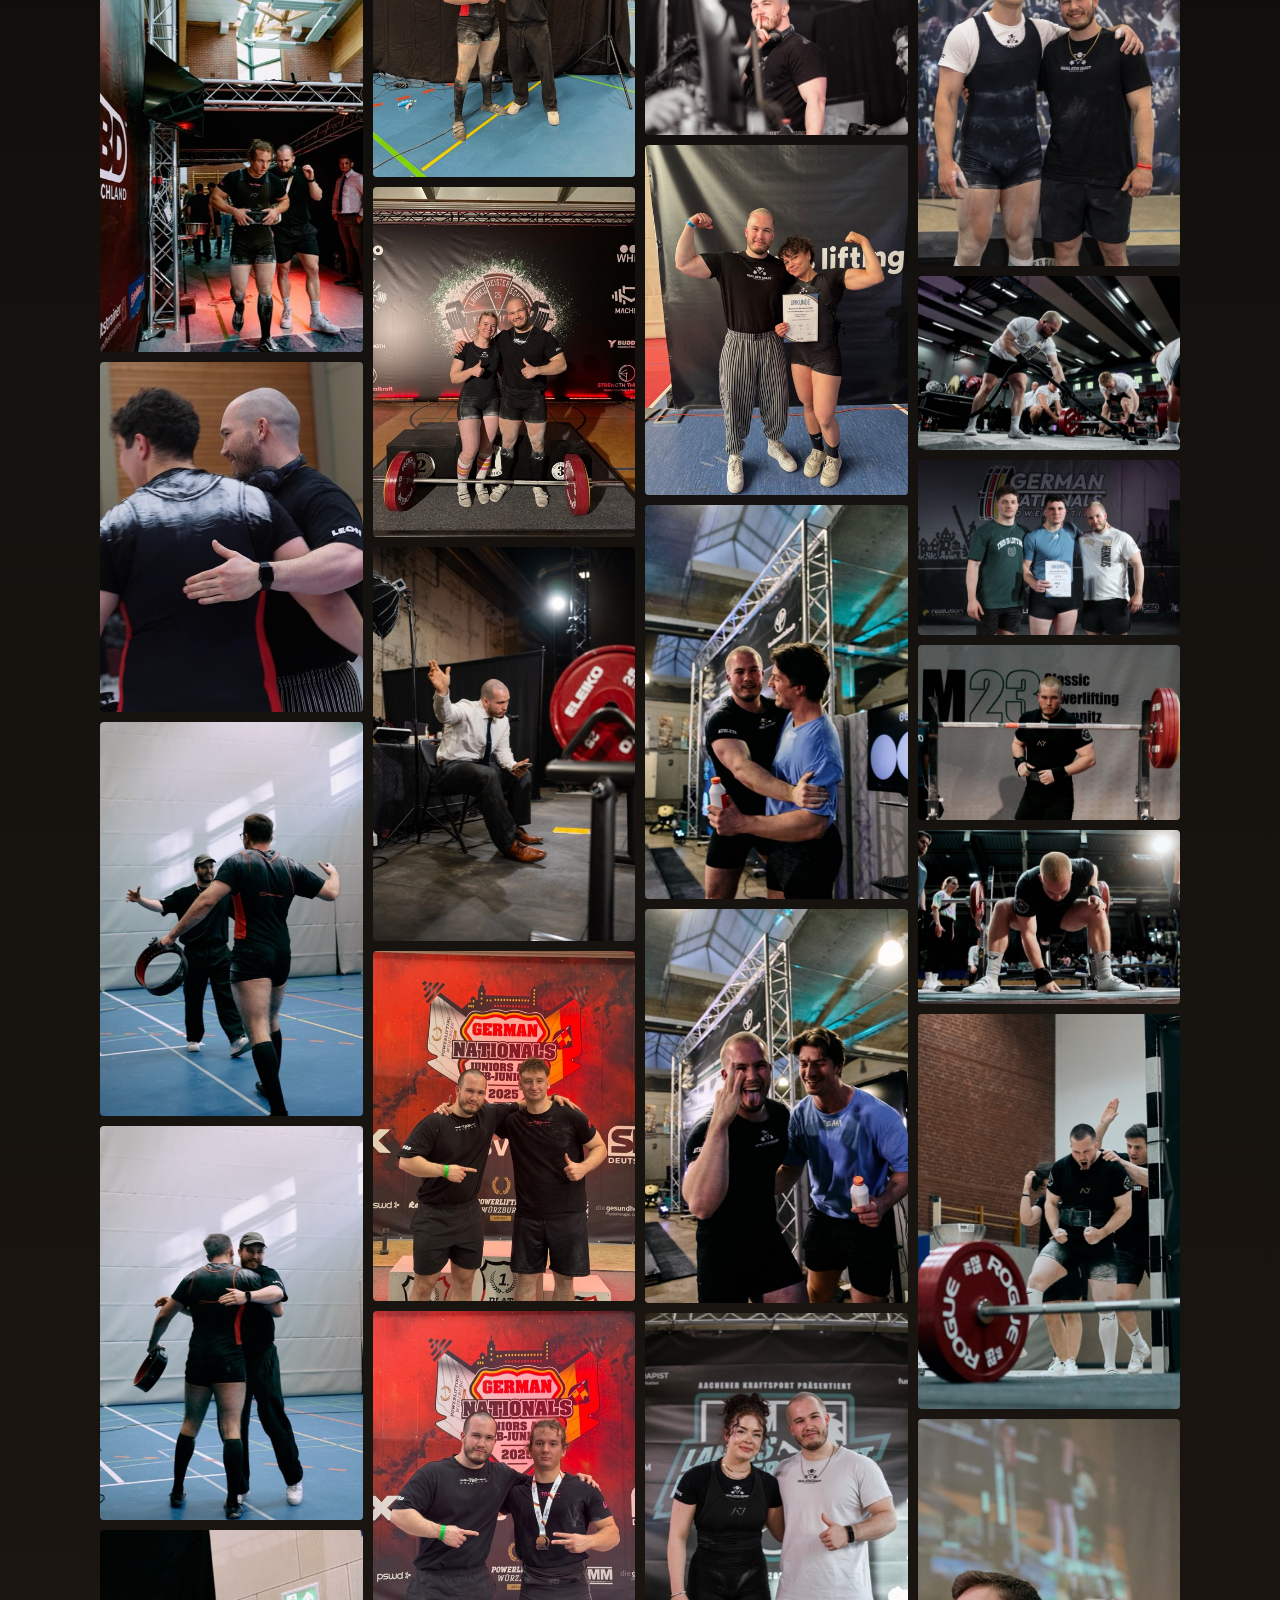
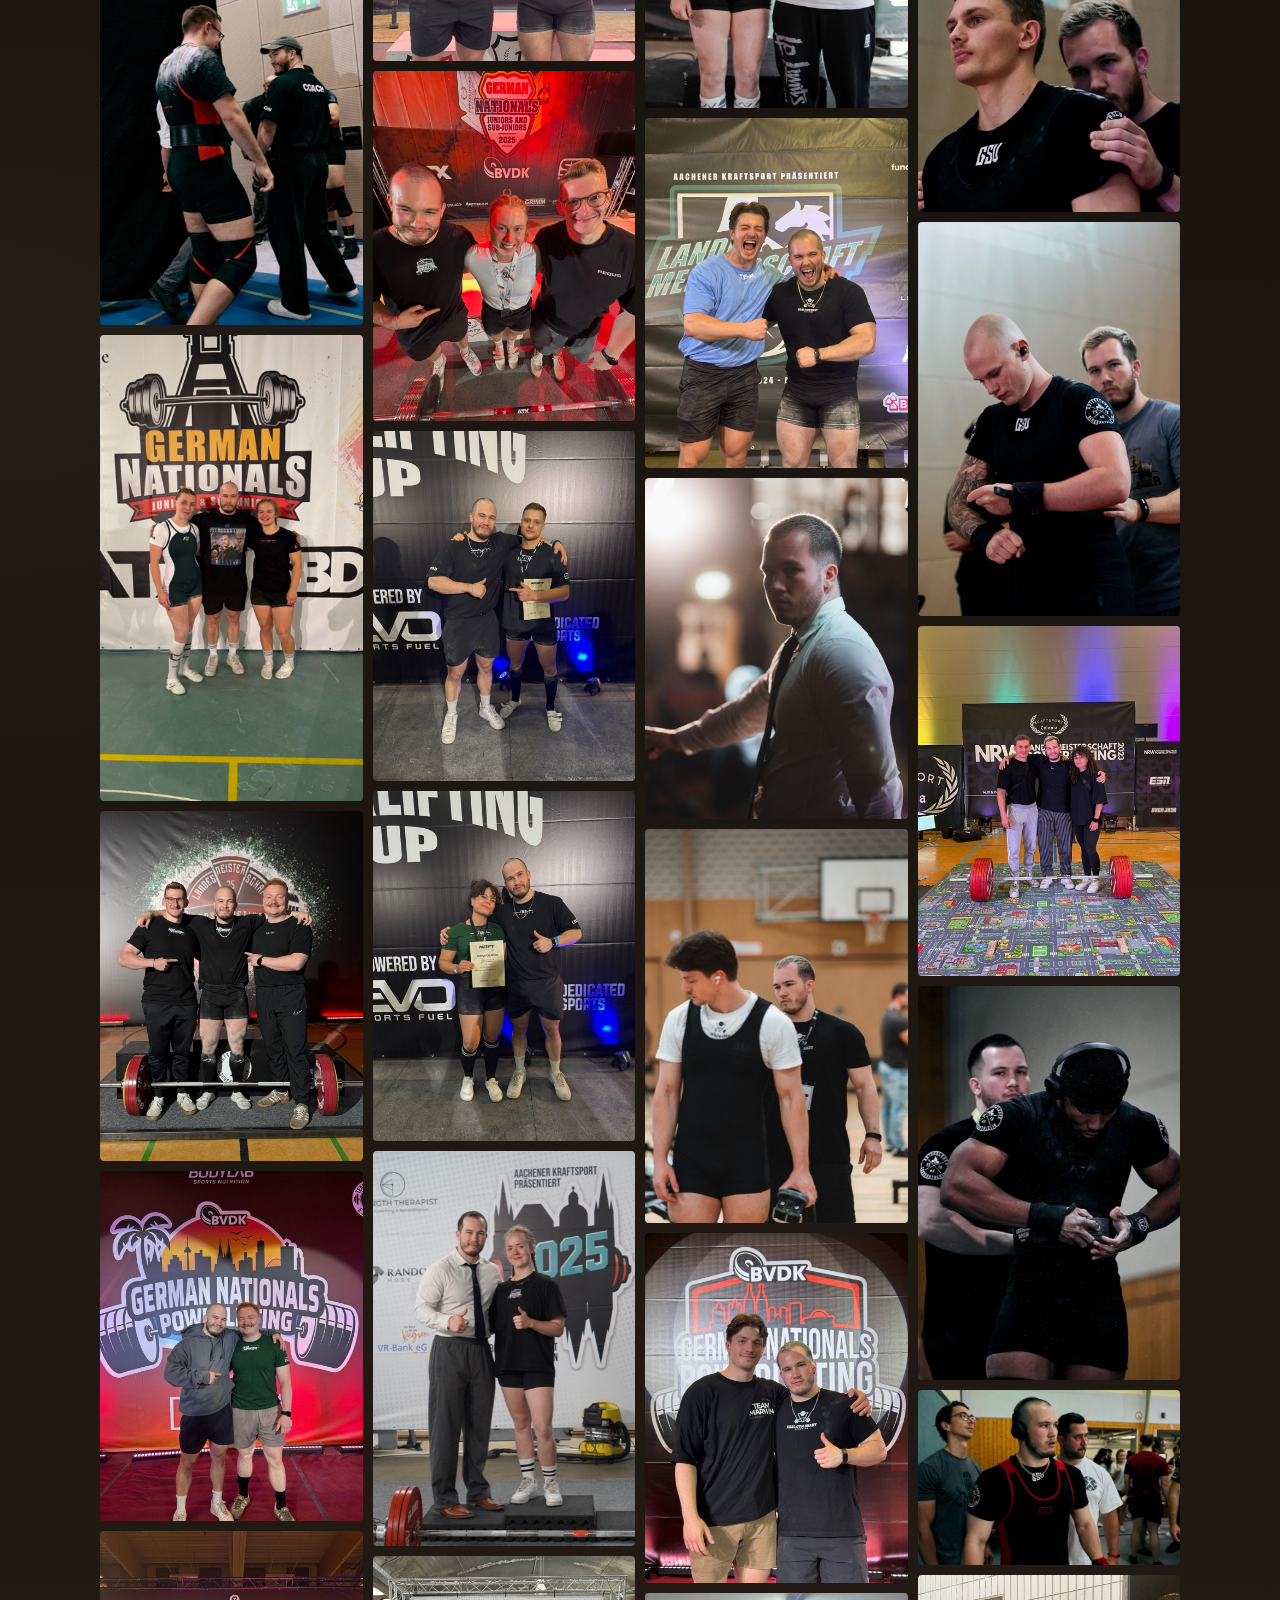
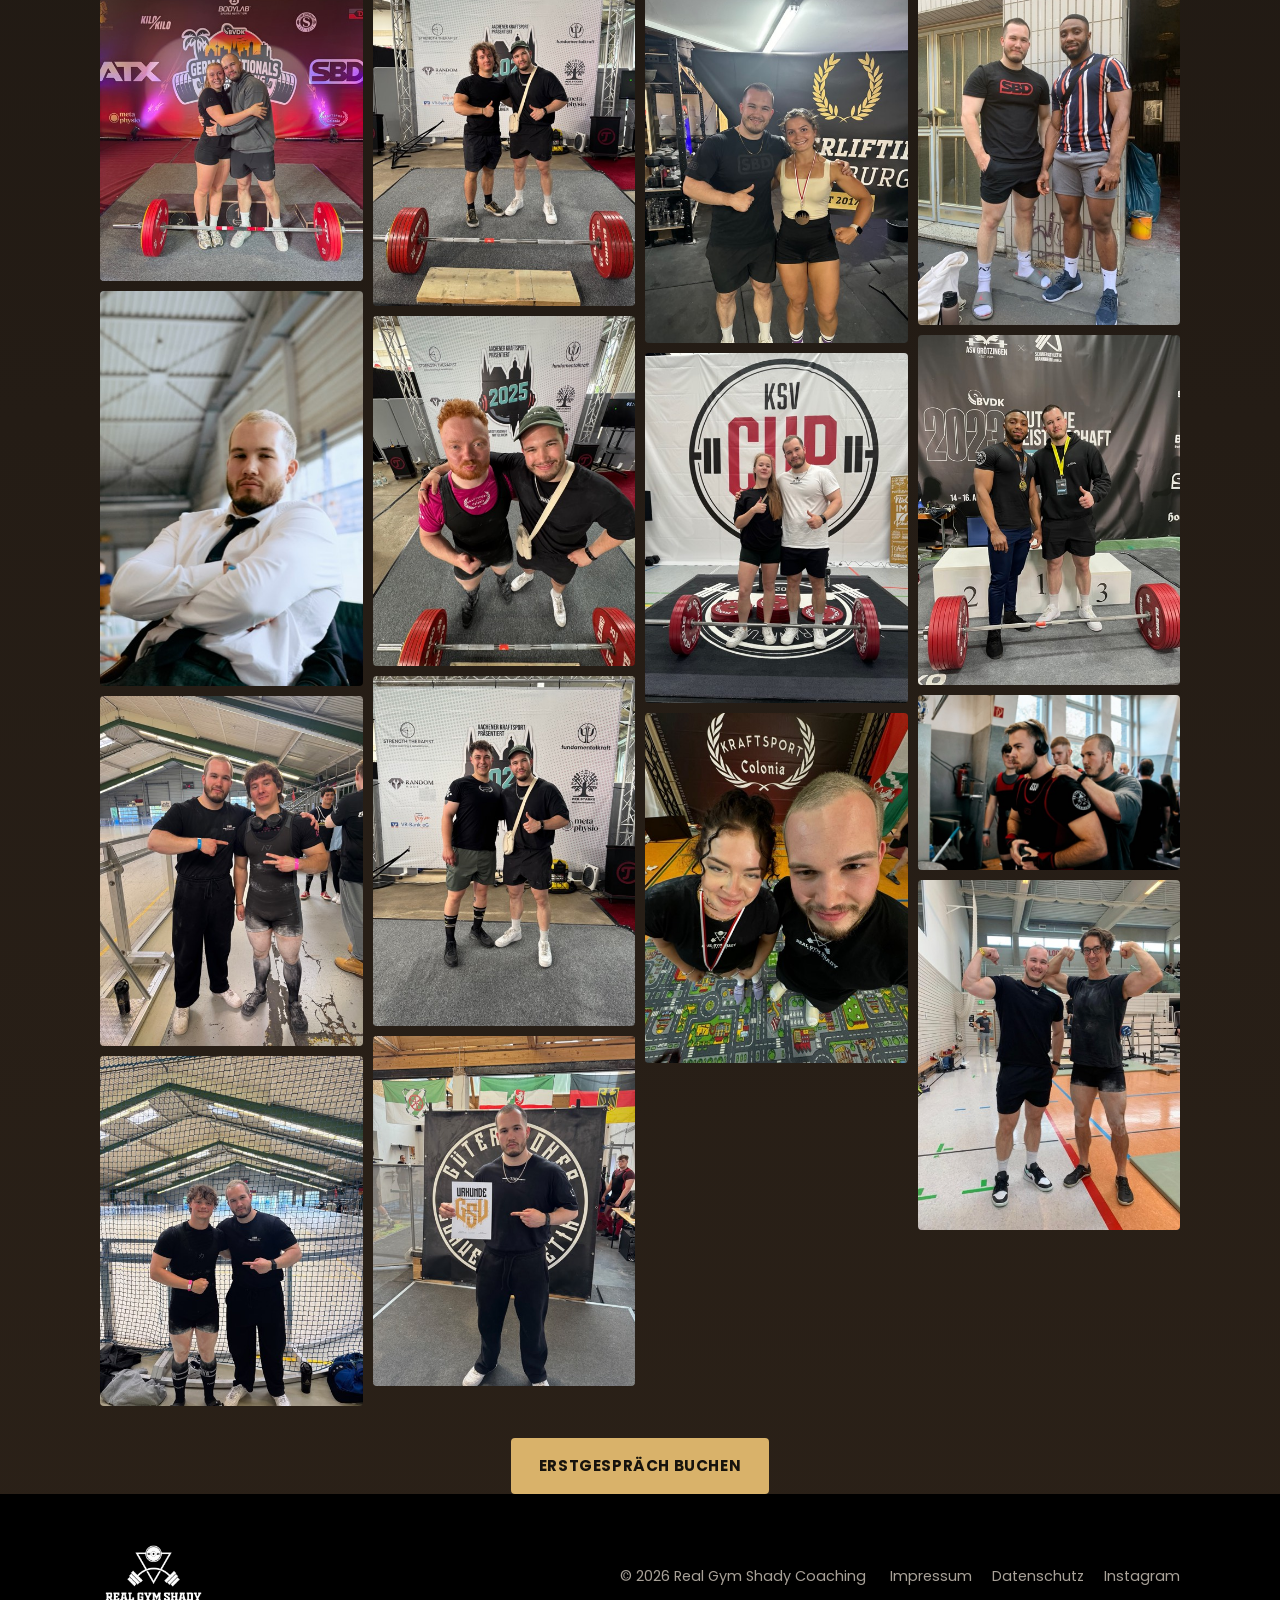
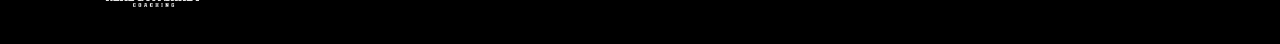
==== commit 0dd6610a: "Nur Calendly: Google-Formular entfernt, Texte und Datenschutz angepasst Co-Authored-By: Claude Sonne" ====
--- a/album.html
+++ b/album.html
@@ -83,7 +83,7 @@
     <a href="img/gallery/02.jpg" data-lb><img src="img/gallery/t/02.jpg" width="640" height="426" alt="Athlet:innen und Coach Leon beim Wettkampf" loading="lazy"></a>
     <a href="img/gallery/01.jpg" data-lb><img src="img/gallery/t/01.jpg" width="480" height="640" alt="Athlet:innen und Coach Leon beim Wettkampf" loading="lazy"></a>
   </div>
-  <p class="album-more"><a class="btn" href="https://forms.gle/FKXBbiGxxb7CNvzV6" rel="noopener">Jetzt bewerben</a></p>
+  <p class="album-more"><a class="btn" href="https://calendly.com/lptrillmich/kostenloses-erstgesprach" rel="noopener">Erstgespräch buchen</a></p>
 </main>
 <footer><div class="wrap"><img src="img/logo-light.png" alt="Real Gym Shady Coaching"><div>© 2026 Real Gym Shady Coaching <a href="impressum.html">Impressum</a><a href="datenschutz.html">Datenschutz</a><a href="https://www.instagram.com/thereal_gymshady/" rel="noopener">Instagram</a></div></div></footer>
 <script src="lightbox.js"></script>
--- a/style.css
+++ b/style.css
@@ -102,7 +102,7 @@
 /* about */
 .about { background: var(--bg-soft); }
 .about .wrap { display: grid; grid-template-columns: .85fr 1.15fr; gap: 64px; align-items: center; }
-.about img { border-radius: var(--radius); aspect-ratio: 4/5; object-fit: cover; object-position: 50% 30%; width: 100%; }
+.about img { border-radius: var(--radius); aspect-ratio: 4/5; object-fit: cover; object-position: 50% 30%; width: 100%; align-self: start; position: sticky; top: 96px; }
 .about p { margin-bottom: 16px; color: var(--ink-soft); }
 .quals { list-style: none; margin: 24px 0 28px; }
 .quals li { padding: 10px 0; border-bottom: 1px solid var(--line); font-weight: 600; font-size: .95rem; }
@@ -147,6 +147,7 @@
 .todo { background: #fff3cd; padding: 2px 6px; border-radius: 3px; color: #5c4400; }
 
 @media (max-width: 860px) {
+  .about img { position: static; }
   section { padding: 64px 0; }
   nav ul li:not(.keep) { display: none; }
   nav ul { gap: 12px; }
@@ -204,3 +205,5 @@
 .price p { color: var(--ink-soft); }
 @media (max-width: 860px) { .prices { grid-template-columns: 1fr; } }
 @media (min-width: 861px) and (max-width: 1100px) { nav ul { gap: 16px; } nav a { font-size: .82rem; } }
+
+.cta .cta-row { display: flex; gap: 14px; justify-content: center; flex-wrap: wrap; margin-top: 8px; }
